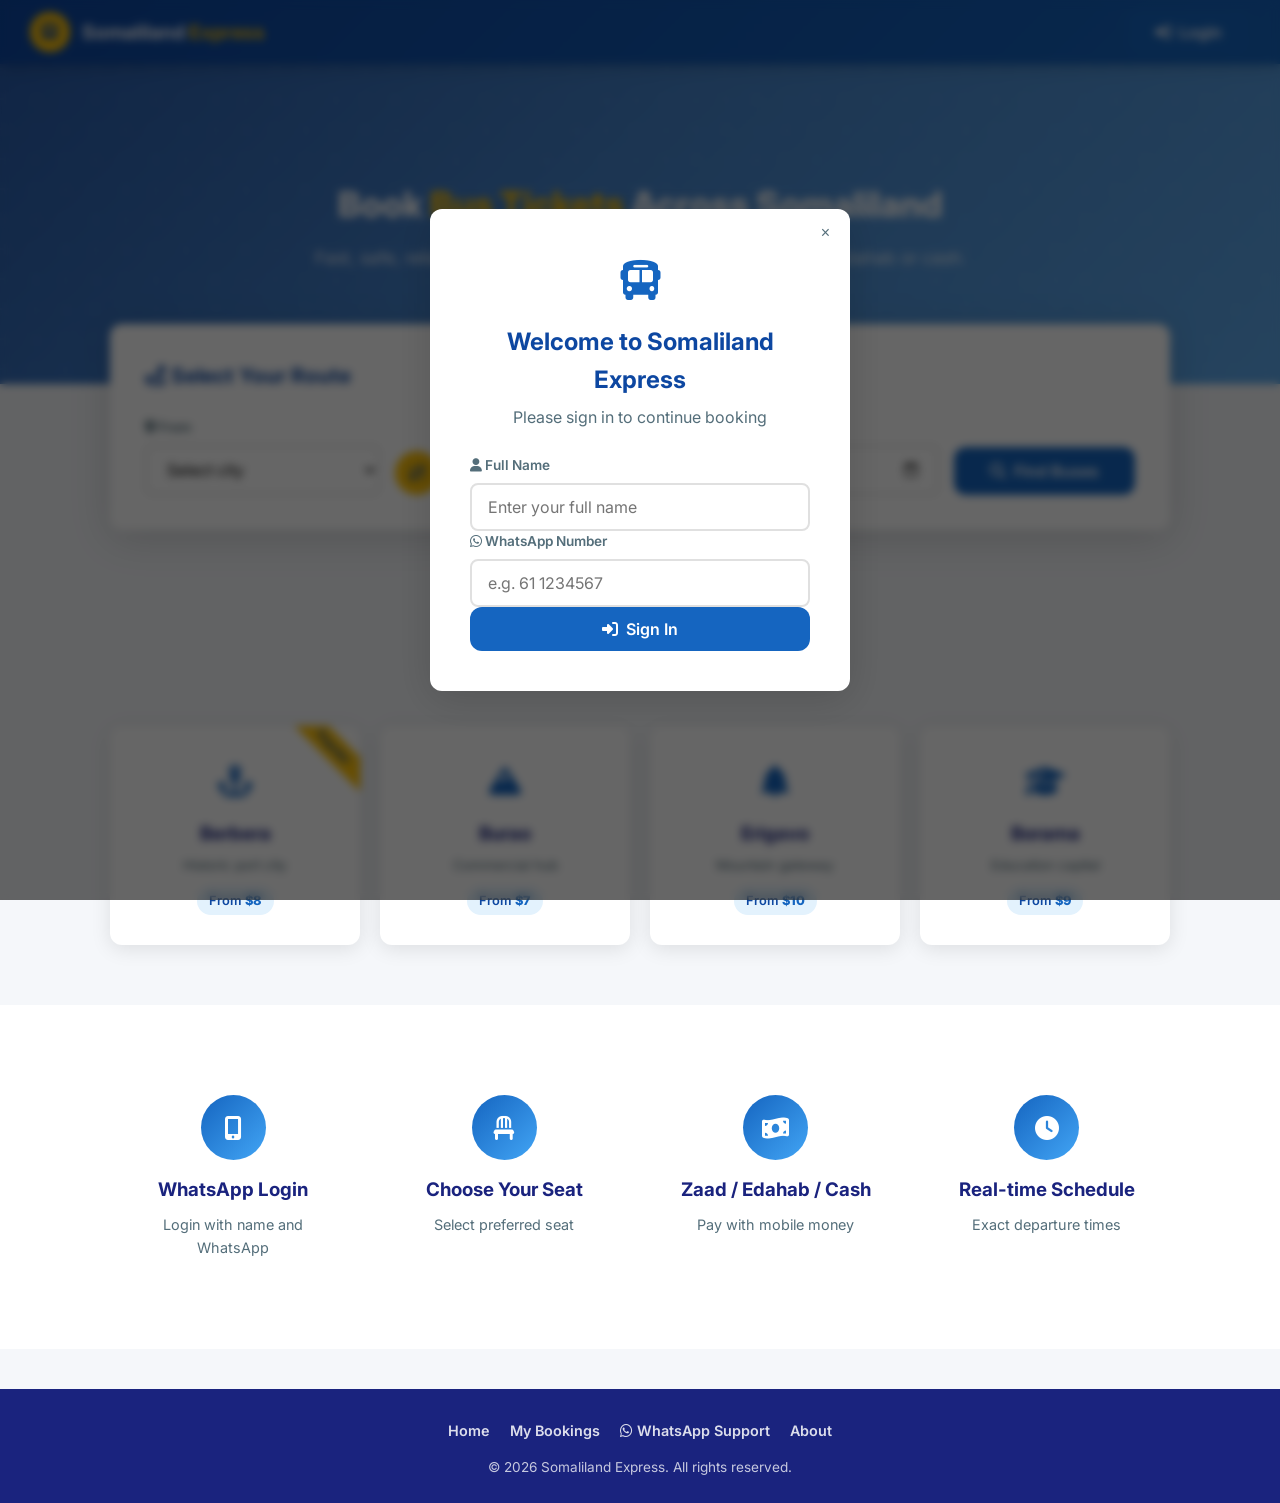
==== docs/index.html @ 6081dec3 "Revert "Popup seat/payment flow + Hayaan Bus transport profile redesign" This reverts commit 79e4cbf" ====
<!DOCTYPE html>
<html lang="so">
<head>
<meta charset="UTF-8">
<meta name="viewport" content="width=device-width, initial-scale=1.0, minimum-scale=1.0, maximum-scale=5.0">
<title>Somaliland Express</title>
<link rel="preconnect" href="https://fonts.googleapis.com">
<link rel="preconnect" href="https://fonts.gstatic.com" crossorigin>
<link href="https://fonts.googleapis.com/css2?family=Inter:wght@400;600;700;800&display=swap" rel="stylesheet">
<link rel="stylesheet" href="https://cdnjs.cloudflare.com/ajax/libs/font-awesome/6.5.0/css/all.min.css">
<link rel="stylesheet" href="static/css/style.css">
<style>.page{display:none}.page.active{display:block}
body.profile-active .navbar{display:none}
@media (min-width: 769px){body.profile-active .navbar{display:flex!important}}
</style>
</head>
<body>

<nav class="navbar">
<a href="#home" class="nav-brand"><div class="brand-icon"><i class="fas fa-bus"></i></div><div class="brand-text">Somaliland <span>Express</span></div></a>
<div class="nav-right">
<div class="user-info" id="userInfo" style="display:none"><i class="fas fa-user-circle"></i><span id="userName"></span><a href="#profile" class="btn-link"><i class="fas fa-home"></i> Profile</a><a href="#bookings" class="btn-link"><i class="fas fa-ticket-alt"></i> Bookings</a><button class="btn-link logout-btn" onclick="doLogout()"><i class="fas fa-sign-out-alt"></i></button></div>
<div id="loginTrigger"><button class="btn btn-primary" onclick="openLoginModal()"><i class="fas fa-sign-in-alt"></i> Login</button></div>
</div>
</nav>

<!-- HOME -->
<div class="page" id="page-home">
<div class="hero"><div class="hero-bg"></div><div class="hero-content"><h1>Book <span>Bus Tickets</span> Across Somaliland</h1><p>Fast, safe, reliable transport. Choose your seat, pay with Zaad, Edahab or cash.</p></div></div>
<!-- hero photo applied via CSS -->
<section class="booking-section"><div class="container"><div class="booking-card"><h2><i class="fas fa-route"></i> Select Your Route</h2>
<form id="routeForm" onsubmit="searchBuses(event)"><div class="route-selector">
<div class="form-group"><label><i class="fas fa-map-marker-alt"></i> From</label><select id="originCity" required><option value="">Select city</option></select></div>
<div class="route-arrow" onclick="swapCities()"><i class="fas fa-exchange-alt"></i></div>
<div class="form-group"><label><i class="fas fa-flag-checkered"></i> To</label><select id="destCity" required><option value="">Select city</option></select></div>
<div class="form-group"><label><i class="fas fa-calendar"></i> Date</label><input type="date" id="travelDate" required></div>
<button type="submit" class="btn btn-primary btn-lg search-btn"><i class="fas fa-search"></i> Find Buses</button>
</div></form></div></div></section>
<section class="cities-section"><div class="container"><h2 class="section-title">Destinations</h2>
<div class="cities-grid">
<div class="city-card" onclick="selectRoute('Hargeisa','Berbera')"><div class="city-icon"><i class="fas fa-anchor"></i></div><h3>Berbera</h3><p>Historic port city</p><span class="city-price">From <strong>$8</strong></span><span class="city-tag">Popular</span></div>
<div class="city-card" onclick="selectRoute('Hargeisa','Burao')"><div class="city-icon"><i class="fas fa-mountain"></i></div><h3>Burao</h3><p>Commercial hub</p><span class="city-price">From <strong>$7</strong></span></div>
<div class="city-card" onclick="selectRoute('Hargeisa','Erigavo')"><div class="city-icon"><i class="fas fa-tree"></i></div><h3>Erigavo</h3><p>Mountain gateway</p><span class="city-price">From <strong>$10</strong></span></div>
<div class="city-card" onclick="selectRoute('Hargeisa','Borama')"><div class="city-icon"><i class="fas fa-graduation-cap"></i></div><h3>Borama</h3><p>Education capital</p><span class="city-price">From <strong>$9</strong></span></div>
</div></div></section>
<section class="features-section"><div class="container"><div class="features-grid">
<div class="feature-card"><div class="feature-icon"><i class="fas fa-mobile-alt"></i></div><h3>WhatsApp Login</h3><p>Login with name and WhatsApp</p></div>
<div class="feature-card"><div class="feature-icon"><i class="fas fa-chair"></i></div><h3>Choose Your Seat</h3><p>Select preferred seat</p></div>
<div class="feature-card"><div class="feature-icon"><i class="fas fa-money-bill-wave"></i></div><h3>Zaad / Edahab / Cash</h3><p>Pay with mobile money</p></div>
<div class="feature-card"><div class="feature-icon"><i class="fas fa-clock"></i></div><h3>Real-time Schedule</h3><p>Exact departure times</p></div>
</div></div></section>
<footer class="footer"><div class="container">
<div class="footer-links">
<a href="#home">Home</a>
<a href="#bookings">My Bookings</a>
<a href="https://wa.me/252634251661" target="_blank" rel="noopener"><i class="fab fa-whatsapp"></i> WhatsApp Support</a>
<a href="#profile">About</a>
</div>
<p>&copy; 2026 Somaliland Express. All rights reserved.</p>
</div></footer>
</div>

<!-- BUSES -->
<div class="page" id="page-buses">
<div class="page-content"><div class="container">
<a href="#home" class="back-link"><i class="fas fa-arrow-left"></i> Change Route</a>
<div class="route-banner"><h2><i class="fas fa-route"></i> <span id="routeLabel">Loading...</span></h2><span class="date-label" id="dateLabel"></span></div>
<div class="bus-list" id="busList"><div class="skeleton-card"><div class="skeleton skeleton-icon"></div><div class="skeleton-lines"><div class="skeleton skeleton-line w60"></div><div class="skeleton skeleton-line w80"></div><div class="skeleton skeleton-line w40"></div></div><div class="skeleton skeleton-price"></div></div><div class="skeleton-card"><div class="skeleton skeleton-icon"></div><div class="skeleton-lines"><div class="skeleton skeleton-line w60"></div><div class="skeleton skeleton-line w80"></div><div class="skeleton skeleton-line w40"></div></div><div class="skeleton skeleton-price"></div></div><div class="skeleton-card"><div class="skeleton skeleton-icon"></div><div class="skeleton-lines"><div class="skeleton skeleton-line w60"></div><div class="skeleton skeleton-line w80"></div><div class="skeleton skeleton-line w40"></div></div><div class="skeleton skeleton-price"></div></div></div>
<div class="no-buses" id="noBuses" style="display:none"><i class="fas fa-bus-slash"></i><h3>No buses found</h3><p>No buses for this route.</p><a href="#home" class="btn btn-primary">Try Another Date</a></div>
</div></div>
</div>

<!-- SEATS -->
<div class="page" id="page-seats">
<div class="page-content"><div class="container">
<button type="button" class="back-link" onclick="history.back()"><i class="fas fa-arrow-left"></i> Back</button>
<div class="bus-info-bar"><div class="bus-route-info"><span class="route-label" id="busRoute">Loading...</span></div>
<div class="bus-time-info"><span><i class="fas fa-calendar"></i> <span id="busDate">--</span></span><span><i class="fas fa-clock"></i> <span id="busTime">--</span></span><span><i class="fas fa-hourglass-half"></i> <span id="busDuration">--</span></span></div></div>
<div class="seat-selection-area">
<div class="bus-visual">
<div class="van-header"><div class="van-front-label"><i class="fas fa-wind"></i><span>FRONT OF VAN</span></div></div>
<div class="van-seats-grid" id="seatsGrid"></div>
<div class="seats-summary" id="seatsSummary"></div>
</div>
<div class="seat-legend"><div class="legend-item"><span class="seat-box available"></span> Available</div><div class="legend-item"><span class="seat-box selected"></span> Selected</div><div class="legend-item"><span class="seat-box taken"></span> Taken</div></div>
<div class="selection-summary" id="selectionSummary" style="display:none"><h3>Your Selection</h3><div class="selected-seats" id="selectedSeatsList"></div>
<div class="fare-summary"><span>Seats: <strong id="seatCount">0</strong></span><span>Price: <strong id="seatPrice">$0</strong></span><span class="total">Total: <strong id="totalFare">$0</strong></span></div>
<button class="btn btn-primary btn-lg btn-block" onclick="proceedToPayment()"><i class="fas fa-credit-card"></i> Proceed to Payment</button></div>
</div></div></div>
</div>

<!-- PAYMENT -->
<div class="page" id="page-payment">
<div class="page-content"><div class="container">
<button type="button" class="back-link" onclick="history.back()"><i class="fas fa-arrow-left"></i> Back</button>
<div class="payment-container">
<div class="booking-summary-card"><h2><i class="fas fa-receipt"></i> Booking Summary</h2>
<div class="summary-row"><span>Route</span><strong id="summaryRoute">-</strong></div>
<div class="summary-row"><span>Date</span><strong id="summaryDate">-</strong></div>
<div class="summary-row"><span>Departure</span><strong id="summaryDepart">-</strong></div>
<div class="summary-row"><span>Arrival</span><strong id="summaryArrive">-</strong></div>
<div class="summary-row"><span>Seats</span><strong id="summarySeats">-</strong></div>
<div class="summary-row total-row"><span>Total Fare</span><strong id="summaryTotal">-</strong></div>
</div>
<div class="payment-method-card"><h2><i class="fas fa-wallet"></i> Payment Method</h2>
<div class="payment-options">
<label class="payment-option" onclick="selectPayment('zaad')"><input type="radio" name="payment" value="zaad"><div class="option-content zaad-option"><div class="option-icon"><i class="fas fa-mobile-alt"></i></div><div class="option-info"><h4>Zaad</h4><p>Send to <strong>063 4251661</strong></p></div><div class="option-check"><i class="fas fa-check-circle"></i></div></div></label>
<label class="payment-option" onclick="selectPayment('edahab')"><input type="radio" name="payment" value="edahab"><div class="option-content edahab-option"><div class="option-icon"><i class="fas fa-money-check-alt"></i></div><div class="option-info"><h4>Edahab</h4><p>Send to <strong>063 4251661</strong></p></div><div class="option-check"><i class="fas fa-check-circle"></i></div></div></label>
<label class="payment-option" onclick="selectPayment('cash')"><input type="radio" name="payment" value="cash"><div class="option-content cash-option"><div class="option-icon"><i class="fas fa-money-bill-wave"></i></div><div class="option-info"><h4>Cash</h4><p>Pay when you board</p></div><div class="option-check"><i class="fas fa-check-circle"></i></div></div></label>
</div>
<div class="payment-ref-section" id="paymentRefSection" style="display:none"><div class="form-group"><label><i class="fas fa-hashtag"></i> Payment Reference</label><input type="text" id="paymentRef" placeholder="Enter transaction ID"></div><p class="payment-note">Enter reference after sending payment</p></div>
<button class="btn btn-primary btn-lg btn-block" id="confirmBtn" onclick="confirmBooking()"><i class="fas fa-check-circle"></i> Confirm Booking</button>
</div></div></div></div>
</div>

<!-- CONFIRMATION -->
<div class="page" id="page-confirmation">
<div class="page-content"><div class="container"><div class="confirmation-container">
<div class="success-animation"><div class="check-circle"><i class="fas fa-check"></i></div></div>
<h1 class="success-title">Booking Confirmed!</h1>
<p class="success-subtitle">Show this ticket when you board</p>
<div class="ticket-qr-layout">
<div class="saveable-ticket" id="saveableTicket">
<div class="ticket-print-header"><div class="ticket-print-brand"><i class="fas fa-bus"></i><span>Somaliland Express</span></div><div class="ticket-print-id">#<span id="ticketId">-</span></div></div>
<div class="ticket-print-route"><div class="route-from"><i class="fas fa-circle"></i><span id="ticketFrom">-</span></div><div class="route-line"><i class="fas fa-long-arrow-alt-right"></i></div><div class="route-to"><i class="fas fa-map-marker-alt"></i><span id="ticketTo">-</span></div></div>
<div class="ticket-print-grid"><div class="ticket-print-item"><small>Date</small><strong id="ticketDate">-</strong></div><div class="ticket-print-item"><small>Departure</small><strong id="ticketDepart">-</strong></div><div class="ticket-print-item"><small>Arrival</small><strong id="ticketArrive">-</strong></div><div class="ticket-print-item"><small>Seats</small><strong id="ticketSeats">-</strong></div><div class="ticket-print-item"><small>Passenger</small><strong id="ticketPassenger">-</strong></div><div class="ticket-print-item"><small>Payment</small><strong id="ticketPayment">-</strong></div></div>
<div class="ticket-print-total"><span>Total Paid</span><strong id="ticketTotal">$0</strong></div>
<div class="ticket-print-footer"><p>Somaliland Express Bus Transport</p><p>Keep this ticket safe.</p></div>
</div>
<div class="qr-standalone-card"><div class="qr-card-header"><i class="fas fa-qrcode"></i><span>Scan to Verify</span></div><div class="qr-card-body"><img id="qrcode-img" src="" alt="QR Code" style="border:8px solid #f0f0f0;border-radius:12px"><p class="qr-instruction">Scan to verify your ticket</p><div class="qr-booking-id">Booking #<span id="qrBookingId">-</span></div></div></div>
</div>
<div class="action-buttons"><a href="#home" class="btn btn-primary"><i class="fas fa-home"></i> Home</a><a href="#bookings" class="btn btn-outline"><i class="fas fa-ticket-alt"></i> My Bookings</a></div>
</div></div></div>
</div>

<!-- PROFILE -->
<div class="page" id="page-profile">
<div class="mobile-profile">
<!-- App Header -->
<div class="app-header">
<div class="app-header-bg"></div>
<div class="app-header-content">
<div class="app-header-top">
<span class="app-header-title"><i class="fas fa-bus"></i> Somaliland Express</span>
<div class="app-header-actions">
<button class="app-header-btn" title="Support" onclick="window.open('https://wa.me/252634251661','_blank')"><i class="fas fa-headset"></i></button>
<button class="app-header-btn" title="Log out" onclick="doLogout()"><i class="fas fa-sign-out-alt"></i></button>
</div>
</div>
<div class="profile-card-mobile">
<div class="profile-avatar-mobile" id="profileAvatar"><i class="fas fa-user"></i><div class="avatar-ring"></div></div>
<h1 class="profile-name" id="profileName">Welcome</h1>
<p class="profile-phone" id="profilePhone"><i class="fab fa-whatsapp"></i> -</p>
<div class="profile-badge"><i class="fas fa-check-circle"></i> Verified Member</div>
</div>
</div>
</div>

<div class="profile-layout">
<div class="profile-main">
<!-- Stats Row -->
<div class="stats-row-mobile" aria-label="Account stats">
<div class="stat-item-mobile"><div class="stat-val" id="statBuses">0</div><div class="stat-lbl"><i class="fas fa-bus"></i> Bus</div></div>
<div class="stat-item-mobile"><div class="stat-val" id="statTaxis">0</div><div class="stat-lbl"><i class="fas fa-taxi"></i> Taxi</div></div>
<div class="stat-item-mobile"><div class="stat-val" id="statDeliveries">0</div><div class="stat-lbl"><i class="fas fa-motorcycle"></i> Delivery</div></div>
<div class="stat-item-mobile"><div class="stat-val" id="statTotal">$0</div><div class="stat-lbl"><i class="fas fa-dollar-sign"></i> Spent</div></div>
</div>

<!-- Services Grid -->
<div class="services-section-mobile">
<h3 class="section-label">Services</h3>
<div class="services-grid-mobile">
<a href="#home" onclick="openRouteModal();return false" class="service-item-mobile"><div class="service-bus"><i class="fas fa-bus"></i></div><span>Bus Booking</span></a>
<a href="#taxi" class="service-item-mobile"><div class="service-taxi"><i class="fas fa-taxi"></i></div><span>Book Taxi</span></a>
<a href="#delivery" class="service-item-mobile"><div class="service-delivery"><i class="fas fa-motorcycle"></i></div><span>Delivery</span></a>
<a href="#bookings" class="service-item-mobile"><div class="service-bookings"><i class="fas fa-ticket-alt"></i></div><span>My Bookings</span></a>
</div>
</div>

<!-- Recent activity -->
<div class="services-section-mobile">
<h3 class="section-label">Recent Activity</h3>
<div class="recent-activity" id="recentActivity">
<div class="recent-empty"><i class="fas fa-history"></i><p>No trips yet — book your first ride</p><a href="#home" class="btn btn-primary btn-sm">Book Now</a></div>
</div>
</div>
</div>

<div class="profile-side">
<!-- Menu List -->
<div class="menu-section-mobile">
<h3 class="section-label">Account</h3>
<div class="menu-list-mobile">
<a href="#bookings" class="menu-item-mobile"><div class="menu-icon" style="background:#E3F2FD;color:#1565C0"><i class="fas fa-ticket-alt"></i></div><div class="menu-text"><span>My Bookings</span><small>View all bus trips</small></div><i class="fas fa-chevron-right menu-arrow"></i></a>
<a href="#taxi" class="menu-item-mobile"><div class="menu-icon" style="background:#FFF3E0;color:#E65100"><i class="fas fa-taxi"></i></div><div class="menu-text"><span>Book Taxi</span><small>Ride anywhere in city</small></div><i class="fas fa-chevron-right menu-arrow"></i></a>
<a href="#delivery" class="menu-item-mobile"><div class="menu-icon" style="background:#E8F5E9;color:#2E7D32"><i class="fas fa-motorcycle"></i></div><div class="menu-text"><span>Send Delivery</span><small>Motorbike package delivery</small></div><i class="fas fa-chevron-right menu-arrow"></i></a>
<a href="https://wa.me/252634251661" target="_blank" rel="noopener" class="menu-item-mobile"><div class="menu-icon" style="background:#E3F2FD;color:#1565C0"><i class="fas fa-headset"></i></div><div class="menu-text"><span>Help &amp; Support</span><small>Contact us on WhatsApp</small></div><i class="fas fa-chevron-right menu-arrow"></i></a>
<button type="button" class="menu-item-mobile menu-item-btn" onclick="openEditProfile()"><div class="menu-icon" style="background:#F3E5F5;color:#6A1B9A"><i class="fas fa-user-edit"></i></div><div class="menu-text"><span>Edit Profile</span><small>Update name or WhatsApp</small></div><i class="fas fa-chevron-right menu-arrow"></i></button>
<div class="menu-item-mobile"><div class="menu-icon" style="background:#ECEFF1;color:#546E7A"><i class="fas fa-info-circle"></i></div><div class="menu-text"><span>About</span><small>Somaliland Express v1.0</small></div><i class="fas fa-chevron-right menu-arrow"></i></div>
<button type="button" class="menu-item-mobile menu-item-btn menu-item-danger" onclick="doLogout()"><div class="menu-icon" style="background:#FFEBEE;color:#C62828"><i class="fas fa-sign-out-alt"></i></div><div class="menu-text"><span>Log Out</span><small>Sign out of this device</small></div><i class="fas fa-chevron-right menu-arrow"></i></button>
</div>
</div>
</div>
</div>

<!-- Bottom Nav (mobile only) -->
<div class="bottom-nav">
<a href="#home" class="bottom-nav-item"><i class="fas fa-home"></i><span>Home</span></a>
<a href="#home" onclick="openRouteModal();return false" class="bottom-nav-item"><i class="fas fa-search"></i><span>Search</span></a>
<a href="#bookings" class="bottom-nav-item"><i class="fas fa-ticket-alt"></i><span>Tickets</span></a>
<a href="#profile" class="bottom-nav-item active"><i class="fas fa-user"></i><span>Profile</span></a>
</div>
</div>
</div>

<!-- EDIT PROFILE MODAL -->
<div class="modal-overlay" id="editProfileModal" onclick="if(event.target===this)closeEditProfile()"><div class="modal-card">
<button class="modal-close" onclick="closeEditProfile()">&times;</button>
<div class="modal-header"><div class="modal-icon"><i class="fas fa-user-edit"></i></div><h2>Edit Profile</h2><p>Update your account details</p></div>
<form id="editProfileForm" onsubmit="saveEditProfile(event)">
<div class="form-group"><label><i class="fas fa-user"></i> Full Name</label><input type="text" id="editName" placeholder="Enter your full name" required></div>
<div class="form-group"><label><i class="fab fa-whatsapp"></i> WhatsApp Number</label><input type="tel" id="editWhatsApp" placeholder="e.g. 61 1234567" required></div>
<button type="submit" class="btn btn-primary btn-block"><i class="fas fa-save"></i> Save Changes</button>
</form>
</div></div>

<!-- BOOKINGS -->
<div class="page" id="page-bookings">
<div class="page-content"><div class="container">
<h1 class="page-title"><i class="fas fa-ticket-alt"></i> My Bookings</h1>
<div class="bookings-list" id="bookingsList"><div class="skeleton-card"><div class="skeleton skeleton-icon"></div><div class="skeleton-lines"><div class="skeleton skeleton-line w60"></div><div class="skeleton skeleton-line w80"></div></div><div class="skeleton skeleton-price"></div></div><div class="skeleton-card"><div class="skeleton skeleton-icon"></div><div class="skeleton-lines"><div class="skeleton skeleton-line w60"></div><div class="skeleton skeleton-line w80"></div></div><div class="skeleton skeleton-price"></div></div></div>
<div class="no-bookings" id="noBookings" style="display:none"><i class="fas fa-ticket-alt"></i><h3>No Bookings Yet</h3><p>You haven't booked any tickets.</p><a href="#home" class="btn btn-primary"><i class="fas fa-bus"></i> Book Now</a></div>
</div></div>
</div>

<!-- TAXI -->
<div class="page" id="page-taxi">
<div class="page-content"><div class="container">
<a href="#profile" class="back-link"><i class="fas fa-arrow-left"></i> Back</a>
<div class="route-banner"><h2><i class="fas fa-taxi"></i> Book a Taxi</h2></div>
<div class="payment-container">
<div class="booking-summary-card"><h2><i class="fas fa-map-marker-alt"></i> Trip Details</h2>
<form id="taxiForm" onsubmit="submitTaxiBooking(event)">
<div class="form-group"><label><i class="fas fa-circle" style="color:var(--success);font-size:0.6rem"></i> Pickup</label><input type="text" id="taxiPickup" placeholder="e.g. Hargeisa Market" required></div>
<div class="form-group"><label><i class="fas fa-map-pin" style="color:var(--danger)"></i> Drop-off</label><input type="text" id="taxiDropoff" placeholder="e.g. Hargeisa Airport" required></div>
<div class="form-group"><label><i class="fas fa-car"></i> Taxi Type</label><select id="taxiType" onchange="updateTaxiFare()"><option value="standard">Standard - $5</option><option value="comfort">Comfort - $8</option><option value="premium">Premium - $12</option></select></div>
<div class="form-group"><label><i class="fas fa-clock"></i> Schedule (optional)</label><input type="datetime-local" id="taxiSchedule"></div>
<div class="taxi-fare-display"><span>Estimated Fare</span><strong id="taxiFareDisplay">$5</strong></div>
<button type="submit" class="btn btn-primary btn-block btn-lg" id="taxiBookBtn"><i class="fas fa-check-circle"></i> Book Taxi</button>
</form></div>
<div class="payment-method-card"><h2><i class="fas fa-credit-card"></i> Payment</h2>
<div class="payment-options">
<label class="payment-option" onclick="selectTaxiPayment('zaad')"><input type="radio" name="taxiPayment" value="zaad"><div class="option-content zaad-option"><div class="option-icon"><i class="fas fa-mobile-alt"></i></div><div class="option-info"><h4>Zaad</h4><p>Mobile money</p></div><div class="option-check"><i class="fas fa-check-circle"></i></div></div></label>
<label class="payment-option" onclick="selectTaxiPayment('edahab')"><input type="radio" name="taxiPayment" value="edahab"><div class="option-content edahab-option"><div class="option-icon"><i class="fas fa-wallet"></i></div><div class="option-info"><h4>Edahab</h4><p>Mobile money</p></div><div class="option-check"><i class="fas fa-check-circle"></i></div></div></label>
<label class="payment-option" onclick="selectTaxiPayment('cash')"><input type="radio" name="taxiPayment" value="cash"><div class="option-content cash-option"><div class="option-icon"><i class="fas fa-money-bill-wave"></i></div><div class="option-info"><h4>Cash</h4><p>Pay on arrival</p></div><div class="option-check"><i class="fas fa-check-circle"></i></div></div></label>
</div>
<div class="payment-ref-section" id="taxiRefSection" style="display:none"><div class="form-group"><label>Reference Number</label><input type="text" id="taxiPaymentRef" placeholder="Transaction reference"></div></div>
</div></div></div></div>
</div>

<!-- TAXI CONFIRM -->
<div class="page" id="page-taxi-confirm">
<div class="page-content"><div class="container"><div class="confirmation-container">
<div class="success-animation"><div class="check-circle" style="background:#FFC107"><i class="fas fa-taxi"></i></div></div>
<h1 class="success-title" style="color:#FFC107">Taxi Booked!</h1><p class="success-subtitle">Your taxi is on its way</p>
<div class="ticket-qr-layout">
<div class="saveable-ticket"><div class="ticket-print-header" style="background:linear-gradient(135deg,#E65100,#FF8F00)"><div class="ticket-print-brand"><i class="fas fa-taxi"></i><span>Somaliland Express Taxi</span></div><div class="ticket-print-id">#<span id="taxiId">-</span></div></div>
<div class="ticket-print-route"><div class="route-from"><i class="fas fa-circle"></i><span id="taxiTicketPickup">-</span></div><div class="route-line"><i class="fas fa-long-arrow-alt-right"></i></div><div class="route-to"><i class="fas fa-map-marker-alt"></i><span id="taxiTicketDropoff">-</span></div></div>
<div class="ticket-print-grid" style="grid-template-columns:1fr 1fr"><div class="ticket-print-item"><small>Type</small><strong id="taxiTicketType">-</strong></div><div class="ticket-print-item"><small>Passenger</small><strong id="taxiPassenger">-</strong></div><div class="ticket-print-item"><small>Payment</small><strong id="taxiTicketPayment">-</strong></div><div class="ticket-print-item"><small>Status</small><strong>CONFIRMED</strong></div></div>
<div class="ticket-print-total"><span>Total Fare</span><strong id="taxiTotal">$0</strong></div>
<div class="ticket-print-footer"><p>Somaliland Express Taxi</p><p>Driver will contact you.</p></div></div>
<div class="qr-standalone-card"><div class="qr-card-header" style="background:linear-gradient(135deg,#E65100,#FF8F00)"><i class="fas fa-qrcode"></i><span>Scan to Verify</span></div><div class="qr-card-body"><img id="taxiQrImg" src="" alt="QR" style="border:8px solid #f0f0f0;border-radius:12px"><p class="qr-instruction">Scan to verify taxi booking</p><div class="qr-booking-id" style="background:#FFF3E0;color:#E65100">Booking #<span id="taxiQrBookingId">-</span></div></div></div>
</div>
<div class="action-buttons"><a href="#profile" class="btn btn-primary"><i class="fas fa-home"></i> Profile</a><a href="#bookings" class="btn btn-outline"><i class="fas fa-ticket-alt"></i> My Bookings</a></div>
</div></div></div>
</div>

<!-- DELIVERY -->
<div class="page" id="page-delivery">
<div class="page-content"><div class="container">
<a href="#profile" class="back-link"><i class="fas fa-arrow-left"></i> Back</a>
<div class="route-banner delivery-banner"><h2><i class="fas fa-motorcycle"></i> Motorbike Delivery</h2></div>
<div class="payment-container">
<div class="booking-summary-card"><h2><i class="fas fa-box"></i> Delivery Details</h2>
<form id="deliveryForm" onsubmit="submitDeliveryBooking(event)">
<div class="form-group"><label><i class="fas fa-circle" style="color:var(--success);font-size:0.6rem"></i> Pickup</label><input type="text" id="deliveryPickup" placeholder="e.g. Hargeisa Market" required></div>
<div class="form-group"><label><i class="fas fa-map-pin" style="color:var(--danger)"></i> Drop-off</label><input type="text" id="deliveryDropoff" placeholder="e.g. Burao Street" required></div>
<h3 style="margin:20px 0 10px;color:var(--dark);font-size:1rem"><i class="fas fa-user"></i> Recipient</h3>
<div class="form-group"><label>Recipient Name</label><input type="text" id="recipientName" placeholder="Who receives?" required></div>
<div class="form-group"><label>Recipient Phone</label><input type="tel" id="recipientPhone" placeholder="e.g. 61 9876543" required></div>
<h3 style="margin:20px 0 10px;color:var(--dark);font-size:1rem"><i class="fas fa-box"></i> Package</h3>
<div class="form-group"><label>Item Description</label><input type="text" id="itemDescription" placeholder="e.g. Documents, Phone" required></div>
<div class="form-group"><label>Item Value ($)</label><input type="number" id="itemValue" min="0" value="0"></div>
<div class="taxi-fare-display"><span>Delivery Fee</span><strong id="deliveryFareDisplay">$3</strong></div>
<button type="submit" class="btn btn-success btn-block btn-lg" id="deliveryBookBtn"><i class="fas fa-paper-plane"></i> Send Delivery</button>
</form></div>
<div class="payment-method-card"><h2><i class="fas fa-credit-card"></i> Payment</h2>
<div class="payment-options">
<label class="payment-option" onclick="selectDeliveryPayment('zaad')"><input type="radio" name="deliveryPayment" value="zaad"><div class="option-content zaad-option"><div class="option-icon"><i class="fas fa-mobile-alt"></i></div><div class="option-info"><h4>Zaad</h4><p>Mobile money</p></div><div class="option-check"><i class="fas fa-check-circle"></i></div></div></label>
<label class="payment-option" onclick="selectDeliveryPayment('edahab')"><input type="radio" name="deliveryPayment" value="edahab"><div class="option-content edahab-option"><div class="option-icon"><i class="fas fa-wallet"></i></div><div class="option-info"><h4>Edahab</h4><p>Mobile money</p></div><div class="option-check"><i class="fas fa-check-circle"></i></div></div></label>
<label class="payment-option" onclick="selectDeliveryPayment('cash')"><input type="radio" name="deliveryPayment" value="cash"><div class="option-content cash-option"><div class="option-icon"><i class="fas fa-money-bill-wave"></i></div><div class="option-info"><h4>Cash</h4><p>Pay on delivery</p></div><div class="option-check"><i class="fas fa-check-circle"></i></div></div></label>
</div>
<div class="payment-ref-section" id="deliveryRefSection" style="display:none"><div class="form-group"><label>Reference Number</label><input type="text" id="deliveryPaymentRef" placeholder="Transaction reference"></div></div>
</div></div></div></div>
</div>

<!-- DELIVERY CONFIRM -->
<div class="page" id="page-delivery-confirm">
<div class="page-content"><div class="container"><div class="confirmation-container">
<div class="success-animation"><div class="check-circle" style="background:#2E7D32"><i class="fas fa-motorcycle"></i></div></div>
<h1 class="success-title">Delivery Booked!</h1><p class="success-subtitle">Your package is on its way</p>
<div class="ticket-qr-layout">
<div class="saveable-ticket"><div class="ticket-print-header" style="background:linear-gradient(135deg,#1B5E20,#2E7D32)"><div class="ticket-print-brand"><i class="fas fa-motorcycle"></i><span>Somaliland Express Delivery</span></div><div class="ticket-print-id">#<span id="deliveryId">-</span></div></div>
<div class="ticket-print-route"><div class="route-from"><i class="fas fa-circle"></i><span id="deliveryTicketPickup">-</span></div><div class="route-line"><i class="fas fa-long-arrow-alt-right"></i></div><div class="route-to"><i class="fas fa-map-marker-alt"></i><span id="deliveryTicketDropoff">-</span></div></div>
<div class="ticket-print-grid" style="grid-template-columns:1fr 1fr"><div class="ticket-print-item"><small>Sender</small><strong id="deliverySender">-</strong></div><div class="ticket-print-item"><small>Recipient</small><strong id="deliveryRecipient">-</strong></div><div class="ticket-print-item"><small>Item</small><strong id="deliveryItem">-</strong></div><div class="ticket-print-item"><small>Payment</small><strong id="deliveryTicketPayment">-</strong></div></div>
<div class="ticket-print-total" style="background:#E8F5E9;border-top-color:#C8E6C9"><span>Delivery Fee</span><strong id="deliveryTotal" style="color:#2E7D32">$0</strong></div>
<div class="ticket-print-footer" style="background:#1B5E20"><p>Somaliland Express Delivery</p><p>Package delivered safely.</p></div></div>
<div class="qr-standalone-card"><div class="qr-card-header" style="background:linear-gradient(135deg,#1B5E20,#2E7D32)"><i class="fas fa-qrcode"></i><span>Scan to Verify</span></div><div class="qr-card-body"><img id="deliveryQrImg" src="" alt="QR" style="border:8px solid #f0f0f0;border-radius:12px"><p class="qr-instruction">Scan to verify delivery</p><div class="qr-booking-id" style="background:#E8F5E9;color:#1B5E20">Booking #<span id="deliveryQrBookingId">-</span></div></div></div>
</div>
<div class="action-buttons"><a href="#profile" class="btn btn-primary"><i class="fas fa-home"></i> Profile</a><a href="#bookings" class="btn btn-outline"><i class="fas fa-ticket-alt"></i> My Bookings</a></div>
</div></div></div>
</div>

<!-- VERIFY -->
<div class="page" id="page-verify">
<div class="page-content"><div class="container">
<div class="verify-container">
<div id="loadingState" class="loading" style="text-align:center;padding:60px"><i class="fas fa-spinner" style="font-size:2rem;color:#394999;animation:spin 1s linear infinite"></i><p style="margin-top:15px">Verifying ticket...</p></div>
<div id="verifyResult" style="display:none">
<div class="verify-card"><div class="verify-header"><div class="bus-icon"><i class="fas fa-bus"></i></div><h1>Somaliland Express</h1><p>Ticket Verification</p></div>
<div class="verify-status" id="statusSection"><div class="status-icon" id="statusIcon"></div><h2 id="statusTitle"></h2><p id="statusText"></p></div>
<div class="verify-route" id="routeSection" style="display:none"><span id="verifyFrom"></span><i class="fas fa-long-arrow-alt-right"></i><span id="verifyTo"></span></div>
<div class="verify-details" id="detailsSection" style="display:none">
<div class="verify-row"><span class="label">Booking ID</span><span class="value" id="verifyBookingId"></span></div>
<div class="verify-row"><span class="label">Passenger</span><span class="value" id="verifyPassenger"></span></div>
<div class="verify-row"><span class="label">Travel Date</span><span class="value" id="verifyDate"></span></div>
<div class="verify-row"><span class="label">Departure</span><span class="value" id="verifyDepart"></span></div>
<div class="verify-row"><span class="label">Arrival</span><span class="value" id="verifyArrive"></span></div>
<div class="verify-row"><span class="label">Seat(s)</span><span class="value" id="verifySeats"></span></div>
<div class="verify-row"><span class="label">Payment</span><span class="value" id="verifyPayment"></span></div>
<div class="verify-row"><span class="label">Total Paid</span><span class="value" id="verifyTotal"></span></div>
<div class="verify-row"><span class="label">Status</span><span class="value" id="verifyStatus"></span></div>
</div>
<div class="verify-footer"><p>Somaliland Express</p><p>Verified at <span id="verifyTime"></span></p></div>
</div></div></div>
</div></div>
</div>

<!-- PAYMENT MODAL -->
<div class="modal-overlay payment-modal" id="paymentModal">
<div class="modal-card payment-modal-card">
<button class="modal-close" onclick="closePaymentModal()">&times;</button>
<div class="payment-modal-header">
<div class="payment-modal-icon"><i class="fas fa-credit-card"></i></div>
<h3>Complete Payment</h3>
</div>
<div class="payment-modal-body">
<div class="payment-summary-card">
<h4><i class="fas fa-receipt"></i> Booking Summary</h4>
<div class="summary-row"><span>Route</span><strong id="modalSummaryRoute">-</strong></div>
<div class="summary-row"><span>Date</span><strong id="modalSummaryDate">-</strong></div>
<div class="summary-row"><span>Departure</span><strong id="modalSummaryDepart">-</strong></div>
<div class="summary-row"><span>Arrival</span><strong id="modalSummaryArrive">-</strong></div>
<div class="summary-row"><span>Seats</span><strong id="modalSummarySeats">-</strong></div>
<div class="summary-row total-row"><span>Total Fare</span><strong id="modalSummaryTotal">-</strong></div>
</div>
<div class="payment-method-section">
<h4><i class="fas fa-wallet"></i> Payment Method</h4>
<div class="payment-options">
<label class="payment-option" onclick="modalSelectPayment('zaad')"><input type="radio" name="modalPayment" value="zaad"><div class="option-content zaad-option"><div class="option-icon"><i class="fas fa-mobile-alt"></i></div><div class="option-info"><h4>Zaad</h4><p>Send to <strong>063 4251661</strong></p></div><div class="option-check"><i class="fas fa-check-circle"></i></div></div></label>
<label class="payment-option" onclick="modalSelectPayment('edahab')"><input type="radio" name="modalPayment" value="edahab"><div class="option-content edahab-option"><div class="option-icon"><i class="fas fa-money-check-alt"></i></div><div class="option-info"><h4>Edahab</h4><p>Send to <strong>063 4251661</strong></p></div><div class="option-check"><i class="fas fa-check-circle"></i></div></div></label>
<label class="payment-option" onclick="modalSelectPayment('cash')"><input type="radio" name="modalPayment" value="cash"><div class="option-content cash-option"><div class="option-icon"><i class="fas fa-money-bill-wave"></i></div><div class="option-info"><h4>Cash</h4><p>Pay when you board</p></div><div class="option-check"><i class="fas fa-check-circle"></i></div></div></label>
</div>
<div class="payment-ref-section" id="modalPaymentRefSection" style="display:none"><div class="form-group"><label><i class="fas fa-hashtag"></i> Payment Reference</label><input type="text" id="modalPaymentRef" placeholder="Enter transaction ID"></div><p class="payment-note">Enter reference after sending payment</p></div>
</div>
</div>
<div class="payment-modal-footer">
<div class="payment-modal-total"><span>Total:</span><strong id="modalPayTotal">$0</strong></div>
<button class="btn btn-primary btn-lg" onclick="modalConfirmBooking()"><i class="fas fa-check-circle"></i> Confirm Booking</button>
</div>
</div>
</div>

<!-- ROUTE SELECTOR MODAL -->
<div class="modal-overlay route-modal" id="routeModal">
<div class="modal-card route-modal-card">
<button class="modal-close" onclick="closeRouteModal()">&times;</button>
<div class="route-modal-header">
<div class="route-modal-icon"><i class="fas fa-route"></i></div>
<h3>Select Your Route</h3>
<p>Where are you going?</p>
</div>
<div class="route-modal-body">
<form id="modalRouteForm" onsubmit="modalSearchBuses(event)">
<div class="form-group"><label><i class="fas fa-map-marker-alt"></i> From</label><select id="modalOriginCity" required><option value="">Select city</option></select></div>
<div class="route-arrow" onclick="modalSwapCities()"><i class="fas fa-exchange-alt"></i></div>
<div class="form-group"><label><i class="fas fa-flag-checkered"></i> To</label><select id="modalDestCity" required><option value="">Select city</option></select></div>
<div class="form-group"><label><i class="fas fa-calendar"></i> Date</label><input type="date" id="modalTravelDate" required></div>
<button type="submit" class="btn btn-primary btn-block btn-lg"><i class="fas fa-search"></i> Find Buses</button>
</form>
</div>
</div>
</div>

<!-- SEAT SELECTION MODAL -->
<div class="modal-overlay seat-modal" id="seatModal">
<div class="modal-card seat-modal-card">
<button class="modal-close" onclick="closeSeatModal()">&times;</button>
<div class="seat-modal-header">
<div class="seat-modal-bus-info">
<div class="seat-modal-bus-icon"><i class="fas fa-bus"></i></div>
<div><h3 id="modalBusRoute">-</h3><p id="modalBusDetails">-</p></div>
</div>
</div>
<div class="seat-modal-body">
<div class="van-header"><div class="van-front-label"><i class="fas fa-wind"></i><span>FRONT OF VAN</span></div></div>
<div class="van-seats-grid" id="modalSeatsGrid"></div>
<div class="seats-summary" id="modalSeatsSummary"></div>
<div class="seat-legend"><div class="legend-item"><span class="seat-box available"></span> Available</div><div class="legend-item"><span class="seat-box selected"></span> Selected</div><div class="legend-item"><span class="seat-box taken"></span> Taken</div></div>
</div>
<div class="seat-modal-footer" id="seatModalFooter" style="display:none">
<div class="seat-modal-total"><span>Total:</span><strong id="modalTotalFare">$0</strong></div>
<button class="btn btn-primary btn-lg" onclick="modalProceedToPayment()"><i class="fas fa-credit-card"></i> Proceed to Payment</button>
</div>
</div>
</div>

<!-- LOGIN MODAL -->
<div class="modal-overlay" id="loginModal"><div class="modal-card">
<button class="modal-close" onclick="closeLoginModal()" id="modalCloseBtn">&times;</button>
<div class="modal-header"><div class="modal-icon"><i class="fas fa-bus"></i></div><h2>Welcome to Somaliland Express</h2><p>Please sign in to continue booking</p></div>
<form id="loginForm" onsubmit="doLogin(event)">
<div class="form-group"><label><i class="fas fa-user"></i> Full Name</label><input type="text" id="loginName" placeholder="Enter your full name" required></div>
<div class="form-group"><label><i class="fab fa-whatsapp"></i> WhatsApp Number</label><input type="tel" id="loginWhatsApp" placeholder="e.g. 61 1234567" required></div>
<button type="submit" class="btn btn-primary btn-block"><i class="fas fa-sign-in-alt"></i> Sign In</button>
</form>
</div></div>

<script src="static/js/app.js"></script>
<script>
function showPage(id){document.querySelectorAll('.page').forEach(function(p){p.classList.remove('active')});var el=document.getElementById('page-'+id);if(el)el.classList.add('active');document.body.className=id==='profile'?'profile-active':'';window.scrollTo(0,0)}
function requireLogin(callback){
  var u=getUser();
  if(!u){localStorage.setItem('se_login_redirect',callback||'home');openLoginModal();return false}
  return true;
}
function router(){
  var h=location.hash.replace('#','').split('?')[0]||'home';
  var page=h.split('?')[0];
  var publicPages=['home','verify'];
  if(publicPages.indexOf(page)===-1&&!getUser()){
    localStorage.setItem('se_login_redirect',h);openLoginModal();showPage('home');loadCities();return;
  }
  showPage(page);checkLogin();
  if(page==='home')loadCities();
  else if(page==='buses')loadBuses();
  else if(page==='seats'){bookingState.selectedSeats=[];loadSeats()}
  else if(page==='payment')loadPaymentPage();
  else if(page==='confirmation')loadConfirmation();
  else if(page==='profile')loadProfile();
  else if(page==='bookings')loadMyBookings();
  else if(page==='taxi-confirm')loadTaxiConfirmation();
  else if(page==='delivery-confirm')loadDeliveryConfirmation();
  else if(page==='verify')loadVerify();
}
window.addEventListener('hashchange',function(){closeSeatModal();closePaymentModal();closeRouteModal();if(typeof closeEditProfile==='function')closeEditProfile();router()});
window.addEventListener('load',function(){
  if(!location.hash)location.hash='home';
  var u=getUser();
  if(!u){openLoginModal()}
  router();checkLogin();
});
document.getElementById('seatModal').addEventListener('click',function(e){if(e.target===this)closeSeatModal()});
document.getElementById('paymentModal').addEventListener('click',function(e){if(e.target===this)closePaymentModal()});
document.getElementById('routeModal').addEventListener('click',function(e){if(e.target===this)closeRouteModal()});
</script>
</body>
</html>
---- docs/static/css/style.css ----
/* ===== VARIABLES ===== */
:root {
    --primary: #1565C0;
    --primary-dark: #0D47A1;
    --primary-light: #42A5F5;
    --accent: #FFC107;
    --accent-dark: #FFA000;
    --success: #2E7D32;
    --danger: #C62828;
    --dark: #1A237E;
    --gray: #546E7A;
    --light: #ECEFF1;
    --white: #FFFFFF;
    --shadow: 0 4px 20px rgba(0,0,0,0.1);
    --shadow-lg: 0 8px 40px rgba(0,0,0,0.15);
    --radius: 12px;
    --radius-sm: 8px;
    --transition: all 0.3s ease;
}

* { margin:0; padding:0; box-sizing:border-box; }
body {
    font-family: 'Inter', 'Segoe UI', system-ui, -apple-system, sans-serif;
    background: #F5F7FA;
    color: #263238;
    line-height: 1.6;
    -webkit-text-size-adjust: 100%;
    -webkit-tap-highlight-color: transparent;
    touch-action: manipulation;
}
:focus-visible {
    outline: 3px solid var(--accent-dark);
    outline-offset: 2px;
}
img { max-width: 100%; height: auto; }
input, select, textarea, button { font-size: 16px !important; }
a, button { touch-action: manipulation; }
.container { max-width: 1100px; margin: 0 auto; padding: 0 20px; }

/* ===== NAVBAR ===== */
.navbar {
    background: linear-gradient(135deg, var(--primary-dark), var(--primary));
    color: white;
    padding: 0 30px;
    height: 64px;
    display: flex;
    align-items: center;
    justify-content: space-between;
    position: sticky;
    top: 0;
    z-index: 100;
    box-shadow: 0 2px 15px rgba(0,0,0,0.2);
}
.nav-brand {
    display: flex;
    align-items: center;
    gap: 12px;
    text-decoration: none;
    color: white;
}
.brand-icon {
    width: 40px;
    height: 40px;
    background: var(--accent);
    border-radius: 50%;
    display: flex;
    align-items: center;
    justify-content: center;
    font-size: 1.1rem;
    color: var(--primary-dark);
}
.brand-text { font-size: 1.2rem; font-weight: 700; }
.brand-text span { color: var(--accent); }
.nav-right { display: flex; align-items: center; gap: 15px; }
.user-info { display: flex; align-items: center; gap: 10px; color: rgba(255,255,255,0.9); }
.user-info i { font-size: 1.2rem; }
.btn-link {
    background: rgba(255,255,255,0.15);
    border: none;
    color: white;
    padding: 6px 14px;
    border-radius: var(--radius-sm);
    cursor: pointer;
    font-size: 0.85rem;
    text-decoration: none;
    transition: var(--transition);
}
.btn-link:hover { background: rgba(255,255,255,0.25); }
.logout-btn { font-family: inherit; }

/* ===== BUTTONS ===== */
.btn {
    display: inline-flex;
    align-items: center;
    justify-content: center;
    gap: 8px;
    padding: 12px 28px;
    border: none;
    border-radius: var(--radius);
    font-size: 1rem;
    font-weight: 600;
    cursor: pointer;
    transition: var(--transition);
    text-decoration: none;
    font-family: inherit;
}
.btn-primary { background: var(--primary); color: white; }
.btn-primary:hover { background: var(--primary-dark); transform: translateY(-2px); box-shadow: var(--shadow); }
.btn-outline { background: transparent; border: 2px solid var(--primary); color: var(--primary); }
.btn-outline:hover { background: var(--primary); color: white; }
.btn-success { background: var(--success); color: white; }
.btn-success:hover { background: #1B5E20; }
.btn-lg { padding: 14px 36px; font-size: 1.1rem; }
.btn-block { width: 100%; }

/* ===== HERO ===== */
.hero {
    position: relative;
    height: 320px;
    overflow: hidden;
    display: flex;
    align-items: center;
}
.hero-bg {
    position: absolute;
    inset: 0;
    background:
        linear-gradient(135deg, rgba(13,71,161,0.88) 0%, rgba(21,101,192,0.78) 45%, rgba(30,136,229,0.7) 100%),
        url("https://images.unsplash.com/photo-1544620341-11cb2cd7c626?auto=format&fit=crop&w=1600&q=70") center/cover no-repeat;
}
.hero-bg::after {
    content: '';
    position: absolute;
    inset: 0;
    background: url("data:image/svg+xml,%3Csvg width='60' height='60' viewBox='0 0 60 60' xmlns='http://www.w3.org/2000/svg'%3E%3Cg fill='none' fill-rule='evenodd'%3E%3Cg fill='%23ffffff' fill-opacity='0.04'%3E%3Cpath d='M36 34v-4h-2v4h-4v2h4v4h2v-4h4v-2h-4zm0-30V0h-2v4h-4v2h4v4h2V6h4V4h-4zM6 34v-4H4v4H0v2h4v4h2v-4h4v-2H6zM6 4V0H4v4H0v2h4v4h2V6h4V4H6z'/%3E%3C/g%3E%3C/g%3E%3C/svg%3E");
}
.hero-content { position: relative; z-index: 1; text-align: center; color: white; width: 100%; }
.hero-content h1 { font-size: 2.2rem; font-weight: 800; margin-bottom: 12px; }
.hero-content h1 span { color: var(--accent); }
.hero-content p { font-size: 1.1rem; opacity: 0.9; }

/* ===== BOOKING CARD ===== */
.booking-section { margin-top: -60px; position: relative; z-index: 2; padding-bottom: 50px; }
.booking-card {
    background: white;
    border-radius: var(--radius);
    padding: 35px;
    box-shadow: var(--shadow-lg);
}
.booking-card h2 {
    margin-bottom: 25px;
    color: var(--primary-dark);
    font-size: 1.3rem;
}
.route-selector {
    display: flex;
    align-items: flex-end;
    gap: 15px;
    flex-wrap: wrap;
}
.form-group { flex: 1; min-width: 180px; }
.form-group label {
    display: block;
    margin-bottom: 6px;
    font-weight: 600;
    color: var(--gray);
    font-size: 0.85rem;
}
.form-group input, .form-group select, .form-group textarea {
    width: 100%;
    padding: 12px 16px;
    border: 2px solid #E0E0E0;
    border-radius: var(--radius-sm);
    font-size: 1rem;
    font-family: inherit;
    transition: var(--transition);
    background: white;
}
.form-group input:focus, .form-group select:focus {
    outline: none;
    border-color: var(--primary);
    box-shadow: 0 0 0 3px rgba(21,101,192,0.1);
}
.route-arrow {
    width: 44px;
    height: 44px;
    background: var(--accent);
    border-radius: 50%;
    display: flex;
    align-items: center;
    justify-content: center;
    cursor: pointer;
    color: var(--primary-dark);
    font-size: 1rem;
    flex-shrink: 0;
    transition: var(--transition);
}
.route-arrow:hover { transform: rotate(180deg); background: var(--accent-dark); }
.search-btn { flex-shrink: 0; min-width: 180px; }

/* ===== CITIES ===== */
.cities-section { padding: 60px 0; }
.section-title { text-align: center; font-size: 1.8rem; color: var(--primary-dark); margin-bottom: 40px; }
.cities-grid { display: grid; grid-template-columns: repeat(auto-fit, minmax(220px,1fr)); gap: 20px; }
.city-card {
    background: white;
    border-radius: var(--radius);
    padding: 30px 25px;
    text-align: center;
    box-shadow: var(--shadow);
    cursor: pointer;
    transition: var(--transition);
    position: relative;
    overflow: hidden;
}
.city-card:hover { transform: translateY(-6px); box-shadow: var(--shadow-lg); border-top: 4px solid var(--primary); }
.city-icon { font-size: 2rem; color: var(--primary); margin-bottom: 12px; }
.city-card h3 { color: var(--dark); margin-bottom: 6px; }
.city-card p { color: var(--gray); font-size: 0.85rem; }
.city-tag {
    position: absolute;
    top: 10px;
    right: -25px;
    background: var(--accent);
    color: var(--primary-dark);
    padding: 3px 30px;
    font-size: 0.7rem;
    font-weight: 700;
    transform: rotate(45deg);
}
.city-price {
    display: inline-block;
    margin-top: 10px;
    background: #E3F2FD;
    color: var(--primary-dark);
    padding: 4px 12px;
    border-radius: 20px;
    font-size: 0.8rem;
    font-weight: 600;
}
.city-price strong { color: var(--primary); font-weight: 800; }

/* ===== FEATURES ===== */
.features-section { padding: 60px 0; background: white; }
.features-grid { display: grid; grid-template-columns: repeat(auto-fit, minmax(220px,1fr)); gap: 25px; }
.feature-card { text-align: center; padding: 30px 20px; }
.feature-icon {
    width: 65px;
    height: 65px;
    background: linear-gradient(135deg, var(--primary), var(--primary-light));
    border-radius: 50%;
    display: flex;
    align-items: center;
    justify-content: center;
    margin: 0 auto 15px;
    font-size: 1.5rem;
    color: white;
}
.feature-card h3 { margin-bottom: 8px; color: var(--dark); }
.feature-card p { color: var(--gray); font-size: 0.9rem; }

/* ===== FOOTER ===== */
.footer {
    background: var(--dark);
    color: white;
    padding: 30px 25px;
    text-align: center;
    margin-top: 40px;
}
.footer-links {
    display: flex;
    flex-wrap: wrap;
    justify-content: center;
    gap: 8px 20px;
    margin-bottom: 14px;
}
.footer-links a {
    color: rgba(255,255,255,0.85);
    text-decoration: none;
    font-size: 0.9rem;
    font-weight: 600;
}
.footer-links a:hover { color: var(--accent); }
.footer p { font-size: 0.85rem; opacity: 0.75; }

/* ===== SKELETON LOADERS ===== */
.skeleton-card {
    background: white;
    border-radius: var(--radius);
    padding: 20px 25px;
    display: flex;
    align-items: center;
    gap: 20px;
    box-shadow: var(--shadow);
    border-left: 5px solid var(--light);
}
.skeleton {
    background: linear-gradient(90deg, #ECEFF1 25%, #F5F7FA 50%, #ECEFF1 75%);
    background-size: 200% 100%;
    animation: skeleton-shimmer 1.2s ease-in-out infinite;
    border-radius: 6px;
}
.skeleton-icon { width: 80px; height: 80px; border-radius: var(--radius); flex-shrink: 0; }
.skeleton-lines { flex: 1; display: flex; flex-direction: column; gap: 10px; }
.skeleton-line { height: 14px; }
.skeleton-line.w60 { width: 60%; }
.skeleton-line.w80 { width: 80%; }
.skeleton-line.w40 { width: 40%; }
.skeleton-price { width: 70px; height: 28px; flex-shrink: 0; }
@keyframes skeleton-shimmer {
    0% { background-position: 200% 0; }
    100% { background-position: -200% 0; }
}

/* ===== REDUCED MOTION ===== */
@media (prefers-reduced-motion: reduce) {
    *, *::before, *::after {
        animation-duration: 0.01ms !important;
        animation-iteration-count: 1 !important;
        transition-duration: 0.01ms !important;
        scroll-behavior: auto !important;
    }
}

/* ===== MODAL ===== */
.modal-overlay {
    position: fixed;
    inset: 0;
    background: rgba(0,0,0,0.6);
    display: none;
    align-items: center;
    justify-content: center;
    z-index: 200;
    padding: 20px;
    backdrop-filter: blur(4px);
}
.modal-overlay.active { display: flex; }
.modal-card {
    background: white;
    border-radius: var(--radius);
    padding: 40px;
    width: 100%;
    max-width: 420px;
    position: relative;
    box-shadow: var(--shadow-lg);
    animation: modalIn 0.3s ease;
}
@keyframes modalIn { from { transform: scale(0.9); opacity: 0; } to { transform: scale(1); opacity: 1; } }
.modal-close {
    position: absolute;
    top: 15px;
    right: 20px;
    background: none;
    border: none;
    font-size: 1.8rem;
    cursor: pointer;
    color: var(--gray);
}
.modal-header { text-align: center; margin-bottom: 25px; }
.modal-icon { font-size: 2.5rem; color: var(--primary); margin-bottom: 10px; }
.modal-header h2 { color: var(--primary-dark); margin-bottom: 5px; }
.modal-header p { color: var(--gray); }

/* ===== SEAT MODAL ===== */
.seat-modal {
    align-items: flex-end;
    padding: 0;
}
.seat-modal-card {
    max-width: 100%;
    max-height: 92vh;
    overflow-y: auto;
    border-radius: 20px 20px 0 0;
    padding: 0;
    margin: 0;
    animation: slideUp 0.3s ease;
}
@keyframes slideUp { from { transform: translateY(100%); } to { transform: translateY(0); } }
.seat-modal-header {
    padding: 18px 20px;
    background: linear-gradient(135deg, var(--primary), var(--primary-dark));
    color: white;
    position: sticky;
    top: 0;
    z-index: 5;
}
.seat-modal-header .modal-close {
    color: white;
    top: 12px;
    right: 16px;
    font-size: 1.6rem;
}
.seat-modal-bus-info {
    display: flex;
    align-items: center;
    gap: 14px;
}
.seat-modal-bus-icon {
    width: 48px;
    height: 48px;
    background: rgba(255,255,255,0.2);
    border-radius: 12px;
    display: flex;
    align-items: center;
    justify-content: center;
    font-size: 1.3rem;
}
.seat-modal-header h3 { font-size: 1rem; margin: 0 0 3px; }
.seat-modal-header p { font-size: 0.78rem; margin: 0; opacity: 0.9; }
.seat-modal-body {
    padding: 16px;
    max-height: 55vh;
    overflow-y: auto;
}
.seat-modal-footer {
    padding: 16px 20px;
    background: white;
    border-top: 1px solid #eee;
    display: flex;
    align-items: center;
    justify-content: space-between;
    gap: 16px;
    position: sticky;
    bottom: 0;
}
.seat-modal-total {
    display: flex;
    flex-direction: column;
    font-size: 0.82rem;
    color: var(--gray);
}
.seat-modal-total strong {
    font-size: 1.3rem;
    color: var(--primary-dark);
}
.seat-modal-footer .btn {
    flex: 1;
}

/* ===== PAYMENT MODAL ===== */
.payment-modal {
    align-items: flex-end;
    padding: 0;
}
.payment-modal-card {
    max-width: 100%;
    max-height: 92vh;
    overflow-y: auto;
    border-radius: 20px 20px 0 0;
    padding: 0;
    margin: 0;
    animation: slideUp 0.3s ease;
}
.payment-modal-header {
    padding: 18px 20px;
    background: linear-gradient(135deg, var(--success), #1B5E20);
    color: white;
    display: flex;
    align-items: center;
    gap: 14px;
    position: sticky;
    top: 0;
    z-index: 5;
}
.payment-modal-header .modal-close { color: white; top: 12px; right: 16px; font-size: 1.6rem; }
.payment-modal-icon {
    width: 48px; height: 48px;
    background: rgba(255,255,255,0.2);
    border-radius: 12px;
    display: flex; align-items: center; justify-content: center;
    font-size: 1.3rem;
}
.payment-modal-header h3 { font-size: 1rem; margin: 0; }
.payment-modal-body {
    padding: 16px;
    max-height: 60vh;
    overflow-y: auto;
}
.payment-summary-card {
    background: #F5F7FA;
    border-radius: var(--radius-sm);
    padding: 16px;
    margin-bottom: 16px;
}
.payment-summary-card h4 {
    font-size: 0.9rem;
    color: var(--dark);
    margin-bottom: 12px;
    display: flex;
    align-items: center;
    gap: 8px;
}
.payment-summary-card .summary-row {
    display: flex;
    justify-content: space-between;
    padding: 8px 0;
    border-bottom: 1px solid #E8ECEF;
    font-size: 0.85rem;
}
.payment-summary-card .summary-row:last-child { border-bottom: none; }
.payment-summary-card .summary-row span { color: var(--gray); }
.payment-summary-card .summary-row strong { color: var(--dark); }
.payment-summary-card .total-row {
    border-top: 2px solid var(--primary);
    border-bottom: none;
    padding-top: 12px;
    margin-top: 4px;
}
.payment-summary-card .total-row strong { color: var(--primary-dark); font-size: 1.1rem; }
.payment-method-section h4 {
    font-size: 0.9rem;
    color: var(--dark);
    margin-bottom: 12px;
    display: flex;
    align-items: center;
    gap: 8px;
}
.payment-method-section .payment-options { gap: 8px; }
.payment-method-section .option-content { padding: 12px; }
.payment-method-section .payment-note { font-size: 0.75rem; color: var(--gray); margin-top: 8px; }
.payment-modal-footer {
    padding: 16px 20px;
    background: white;
    border-top: 1px solid #eee;
    display: flex;
    align-items: center;
    justify-content: space-between;
    gap: 16px;
    position: sticky;
    bottom: 0;
}
.payment-modal-total {
    display: flex;
    flex-direction: column;
    font-size: 0.82rem;
    color: var(--gray);
}
.payment-modal-total strong { font-size: 1.3rem; color: var(--success); }
.payment-modal-footer .btn { flex: 1; }

/* ===== ROUTE SELECTOR MODAL ===== */
.route-modal {
    align-items: center;
    padding: 16px;
}
.route-modal-card {
    max-width: 400px;
    border-radius: 20px;
    padding: 0;
    animation: modalIn 0.3s ease;
}
.route-modal-header {
    padding: 24px 20px 16px;
    background: linear-gradient(135deg, var(--primary), var(--primary-dark));
    color: white;
    text-align: center;
    border-radius: 20px 20px 0 0;
    position: relative;
}
.route-modal-header .modal-close { color: white; top: 10px; right: 14px; }
.route-modal-icon {
    width: 56px; height: 56px;
    background: rgba(255,255,255,0.2);
    border-radius: 50%;
    display: flex; align-items: center; justify-content: center;
    font-size: 1.5rem;
    margin: 0 auto 12px;
}
.route-modal-header h3 { font-size: 1.1rem; margin: 0 0 4px; }
.route-modal-header p { font-size: 0.82rem; opacity: 0.9; margin: 0; }
.route-modal-body {
    padding: 20px;
}
.route-modal-body .form-group { margin-bottom: 14px; }
.route-modal-body .form-group label { font-size: 0.82rem; margin-bottom: 6px; }
.route-modal-body .form-group select,
.route-modal-body .form-group input {
    padding: 12px 14px;
    font-size: 0.9rem;
    border: 2px solid #E8ECEF;
    border-radius: var(--radius-sm);
    width: 100%;
    background: white;
}
.route-modal-body .route-arrow {
    width: 36px; height: 36px;
    background: var(--primary);
    color: white;
    border-radius: 50%;
    display: flex; align-items: center; justify-content: center;
    margin: -8px auto 14px;
    cursor: pointer;
    font-size: 0.85rem;
}
.route-modal-body .btn { margin-top: 6px; }

/* ===== PAGE CONTENT ===== */
.page-content { padding: 30px 0 60px; min-height: calc(100vh - 200px); }
.back-link {
    display: inline-flex;
    align-items: center;
    gap: 8px;
    color: var(--primary);
    text-decoration: none;
    font-weight: 600;
    margin-bottom: 20px;
    background: none;
    border: none;
    padding: 0;
    font-family: inherit;
    font-size: inherit;
    cursor: pointer;
}
.back-link:hover { text-decoration: underline; }
.page-title { font-size: 1.6rem; color: var(--primary-dark); margin-bottom: 25px; }

/* ===== ROUTE BANNER ===== */
.route-banner {
    background: linear-gradient(135deg, var(--primary), var(--primary-dark));
    color: white;
    padding: 20px 25px;
    border-radius: var(--radius);
    margin-bottom: 25px;
    display: flex;
    justify-content: space-between;
    align-items: center;
}
.route-banner h2 { font-size: 1.3rem; }
.date-label { background: var(--accent); color: var(--primary-dark); padding: 5px 15px; border-radius: 20px; font-weight: 600; font-size: 0.85rem; }

/* ===== BUS LIST ===== */
.bus-list { display: flex; flex-direction: column; gap: 15px; }
.bus-card {
    background: white;
    border-radius: var(--radius);
    padding: 20px 25px;
    display: flex;
    align-items: center;
    gap: 20px;
    box-shadow: var(--shadow);
    transition: var(--transition);
    cursor: pointer;
    border-left: 5px solid var(--primary);
}
.bus-card:hover { transform: translateX(5px); box-shadow: var(--shadow-lg); }
.bus-card-image {
    width: 100px;
    height: 75px;
    border-radius: var(--radius-sm);
    overflow: hidden;
    flex-shrink: 0;
    background: linear-gradient(135deg, #E8F5E9, #E3F2FD);
    display: flex;
    align-items: center;
    justify-content: center;
}
.bus-card-image img {
    width: 100%;
    height: 100%;
    object-fit: cover;
}
.bus-icon {
    width: 80px;
    height: 80px;
    background: linear-gradient(135deg, var(--primary), var(--primary-light));
    border-radius: var(--radius);
    display: flex;
    align-items: center;
    justify-content: center;
    font-size: 2rem;
    color: white;
    flex-shrink: 0;
}
.bus-details { flex: 1; }
.bus-number-top {
    font-size: 1rem;
    font-weight: 800;
    color: var(--dark);
    margin-bottom: 8px;
}
.bus-time-row {
    display: flex;
    align-items: center;
    gap: 8px;
    font-size: 0.85rem;
    color: var(--gray);
    margin-bottom: 8px;
    flex-wrap: wrap;
}
.bus-time-depart {
    color: var(--success);
    font-weight: 700;
    white-space: nowrap;
}
.bus-time-line {
    color: #B0BEC5;
    letter-spacing: -1px;
    flex-shrink: 0;
}
.bus-time-arrive {
    color: var(--danger);
    font-weight: 700;
    white-space: nowrap;
}
.bus-time-duration {
    color: var(--gray);
    font-weight: 600;
    white-space: nowrap;
}
.bus-seats-info {
    display: flex;
    gap: 12px;
    align-items: center;
}
.booked-seats {
    background: #FFF3E0;
    color: #E65100;
    padding: 4px 12px;
    border-radius: 20px;
    font-size: 0.75rem;
    font-weight: 700;
}
.available-seats {
    background: #E8F5E9;
    color: #2E7D32;
    padding: 4px 12px;
    border-radius: 20px;
    font-size: 0.75rem;
    font-weight: 700;
}
.bus-fare {
    text-align: right;
    flex-shrink: 0;
}
.bus-fare .price { font-size: 1.5rem; font-weight: 800; color: var(--primary); }
.bus-fare .per-seat { font-size: 0.8rem; color: var(--gray); }

/* ===== SEAT SELECTION ===== */
.bus-info-bar {
    background: linear-gradient(135deg, var(--primary), var(--primary-dark));
    color: white;
    padding: 18px 25px;
    border-radius: var(--radius);
    margin-bottom: 25px;
    display: flex;
    justify-content: space-between;
    align-items: center;
    flex-wrap: wrap;
    gap: 10px;
}
.bus-time-info { display: flex; gap: 20px; }
.bus-time-info span { display: flex; align-items: center; gap: 6px; }

.seat-selection-area { display: flex; gap: 30px; flex-wrap: wrap; }
.bus-visual {
    flex: 1;
    min-width: 300px;
    background: white;
    border-radius: var(--radius);
    padding: 25px;
    box-shadow: var(--shadow);
}
.bus-image-display {
    width: 100%;
    height: 180px;
    border-radius: var(--radius);
    overflow: hidden;
    margin-bottom: 20px;
    background: linear-gradient(135deg, #E8F5E9, #E3F2FD);
    display: flex;
    align-items: center;
    justify-content: center;
}
.bus-image-display img {
    width: 100%;
    height: 100%;
    object-fit: cover;
}

/* Van Header */
.van-header {
    text-align: center;
    margin-bottom: 15px;
}
.van-front-label {
    display: inline-flex;
    align-items: center;
    gap: 8px;
    background: linear-gradient(135deg, var(--primary-dark), var(--primary));
    color: white;
    padding: 10px 25px;
    border-radius: 25px;
    font-weight: 700;
    font-size: 0.9rem;
    letter-spacing: 1px;
}
.van-front-label i { font-size: 1rem; }

/* Van Seats Grid */
.van-seats-grid {
    max-width: 420px;
    margin: 0 auto;
    width: 100%;
}

/* Seat Row */
.van-seat-row {
    display: grid;
    grid-template-columns: 1fr 1fr 1fr;
    gap: 10px;
    margin-bottom: 0;
}

/* Separator line between rows */
.van-separator {
    height: 2px;
    background: #E0E0E0;
    margin: 8px 0;
}

/* Seat base */
.van-seat {
    width: 100%;
    height: 65px;
    border-radius: var(--radius-sm);
    display: flex;
    flex-direction: column;
    align-items: center;
    justify-content: center;
    cursor: pointer;
    font-weight: 700;
    transition: var(--transition);
    border: 2px solid transparent;
    position: relative;
    background: #E3F2FD;
    border-color: #BBDEFB;
    color: var(--primary);
}
.van-seat i { font-size: 1rem; margin-bottom: 2px; }
.van-seat span { font-size: 0.7rem; }
.van-seat .seat-num { font-size: 0.85rem; font-weight: 800; }

.van-seat.available:hover {
    background: #BBDEFB;
    transform: scale(1.08);
    border-color: var(--primary);
}
.van-seat.selected {
    background: var(--accent) !important;
    border-color: var(--accent-dark) !important;
    color: var(--primary-dark) !important;
    transform: scale(1.05);
}
.van-seat.taken {
    background: #FFCDD2 !important;
    border-color: #EF9A9A !important;
    color: var(--danger) !important;
    cursor: not-allowed;
    opacity: 0.7;
}

/* Driver Seat */
.driver-seat {
    background: linear-gradient(135deg, #1565C0, #0D47A1) !important;
    border-color: #0D47A1 !important;
    color: white !important;
    cursor: default;
}
.driver-seat i { font-size: 1.2rem; }
.driver-seat span { font-size: 0.6rem; font-weight: 700; letter-spacing: 0.5px; }

/* Aisle Seat */
.aisle-seat {
    background: #ECEFF1 !important;
    border-color: #CFD8DC !important;
    color: var(--gray) !important;
    cursor: default;
}
.aisle-seat i { font-size: 0.9rem; }
.aisle-seat span { font-size: 0.65rem; font-weight: 600; }

/* Row A - Driver spans col 1, Seat 1 in col 3 */
.row-a {
    grid-template-columns: 1fr 1fr 1fr;
}
.row-a .driver-seat {
    grid-column: 1;
}
.row-a > div:nth-child(2) {
    grid-column: 2;
}
.row-a > .van-seat:not(.driver-seat) {
    grid-column: 3;
}

/* Row B - Aisle col 1, Seat 2 col 2, Seat 3 col 3 */
.row-b {
    grid-template-columns: 1fr 1fr 1fr;
}

/* Rows C-F - 3 seats evenly */
.row-c, .row-d, .row-e, .row-f {
    grid-template-columns: 1fr 1fr 1fr;
}

/* Back / Luggage */
.van-back {
    text-align: center;
    margin-top: 15px;
    padding: 12px;
    background: linear-gradient(135deg, #ECEFF1, #CFD8DC);
    border-radius: var(--radius-sm);
    color: var(--gray);
    font-weight: 700;
    font-size: 0.85rem;
    display: flex;
    align-items: center;
    justify-content: center;
    gap: 8px;
    border: 2px dashed #B0BEC5;
}
.van-back i { font-size: 1rem; }

/* Seats Summary */
.seats-summary {
    display: flex;
    justify-content: center;
    gap: 20px;
    margin-top: 15px;
    padding: 12px;
    background: #F5F7FA;
    border-radius: var(--radius-sm);
    flex-wrap: wrap;
}
.seats-summary .summary-item {
    display: flex;
    align-items: center;
    gap: 6px;
    font-size: 0.85rem;
    font-weight: 700;
}
.seats-summary .summary-item.booked {
    color: #E65100;
    background: #FFF3E0;
    padding: 5px 12px;
    border-radius: 15px;
}
.seats-summary .summary-item.available {
    color: #2E7D32;
    background: #E8F5E9;
    padding: 5px 12px;
    border-radius: 15px;
}
.seats-summary .summary-item.total {
    color: var(--primary);
    background: #E3F2FD;
    padding: 5px 12px;
    border-radius: 15px;
}

/* Seat Legend */
.seat-legend {
    display: flex;
    gap: 25px;
    margin-top: 20px;
    justify-content: center;
    flex-wrap: wrap;
}
.legend-item { display: flex; align-items: center; gap: 8px; font-size: 0.85rem; color: var(--gray); }
.seat-box { width: 24px; height: 24px; border-radius: 4px; display: inline-block; }
.seat-box.available { background: #E3F2FD; border: 2px solid #BBDEFB; }
.seat-box.selected { background: var(--accent); border: 2px solid var(--accent-dark); }
.seat-box.taken { background: #FFCDD2; border: 2px solid #EF9A9A; }

.selection-summary {
    flex: 0 0 320px;
    background: white;
    border-radius: var(--radius);
    padding: 25px;
    box-shadow: var(--shadow);
    position: sticky;
    top: 80px;
}
.selection-summary h3 { color: var(--primary-dark); margin-bottom: 15px; }
.selected-seats {
    display: flex;
    flex-wrap: wrap;
    gap: 8px;
    margin-bottom: 20px;
}
.selected-seat-tag {
    background: var(--accent);
    color: var(--primary-dark);
    padding: 6px 14px;
    border-radius: 20px;
    font-weight: 700;
    font-size: 0.85rem;
}
.fare-summary {
    display: flex;
    flex-direction: column;
    gap: 10px;
    padding: 15px 0;
    border-top: 2px solid var(--light);
    margin-bottom: 20px;
    font-size: 0.95rem;
}
.fare-summary .total {
    font-size: 1.2rem;
    color: var(--primary-dark);
    border-top: 2px solid var(--primary);
    padding-top: 10px;
}

/* ===== PAYMENT ===== */
.payment-container { display: flex; gap: 25px; flex-wrap: wrap; }
.booking-summary-card, .payment-method-card {
    background: white;
    border-radius: var(--radius);
    padding: 30px;
    box-shadow: var(--shadow);
}
.booking-summary-card { flex: 0 0 350px; }
.payment-method-card { flex: 1; min-width: 320px; }
.booking-summary-card h2, .payment-method-card h2 {
    color: var(--primary-dark);
    margin-bottom: 20px;
    font-size: 1.2rem;
}
.summary-row {
    display: flex;
    justify-content: space-between;
    padding: 12px 0;
    border-bottom: 1px solid var(--light);
    font-size: 0.95rem;
}
.summary-row span { color: var(--gray); }
.summary-row strong { color: var(--dark); }
.total-row { border-bottom: none; font-size: 1.1rem; padding-top: 15px; }
.total-row strong { color: var(--primary); font-size: 1.3rem; }

.payment-options { display: flex; flex-direction: column; gap: 12px; margin-bottom: 25px; }
.payment-option { cursor: pointer; }
.payment-option input { display: none; }
.option-content {
    display: flex;
    align-items: center;
    gap: 15px;
    padding: 18px 20px;
    border: 2px solid var(--light);
    border-radius: var(--radius);
    transition: var(--transition);
}
.payment-option input:checked + .option-content { border-color: var(--primary); background: #E3F2FD; }
.option-content:hover { border-color: var(--primary-light); }
.option-icon {
    width: 50px;
    height: 50px;
    border-radius: 50%;
    display: flex;
    align-items: center;
    justify-content: center;
    font-size: 1.3rem;
    flex-shrink: 0;
}
.zaad-option .option-icon { background: #E8F5E9; color: #2E7D32; }
.edahab-option .option-icon { background: #FFF3E0; color: #E65100; }
.cash-option .option-icon { background: #E3F2FD; color: var(--primary); }
.option-info h4 { color: var(--dark); margin-bottom: 2px; }
.option-info p { color: var(--gray); font-size: 0.85rem; }
.option-check { margin-left: auto; color: var(--primary); font-size: 1.3rem; opacity: 0; transition: var(--transition); }
.payment-option input:checked + .option-content .option-check { opacity: 1; }

.payment-ref-section { margin-bottom: 25px; padding: 20px; background: var(--light); border-radius: var(--radius); }
.payment-note { color: var(--gray); font-size: 0.85rem; margin-top: 10px; }

/* ===== CONFIRMATION ===== */
.confirmation-container { text-align: center; padding: 40px 0; }
.success-animation { margin-bottom: 25px; }
.check-circle {
    width: 100px;
    height: 100px;
    background: var(--success);
    border-radius: 50%;
    display: inline-flex;
    align-items: center;
    justify-content: center;
    font-size: 3rem;
    color: white;
    animation: scaleIn 0.5s ease;
}
@keyframes scaleIn { from { transform: scale(0); } to { transform: scale(1); } }
.success-title { font-size: 2rem; color: var(--success); margin-bottom: 8px; }
.success-subtitle { color: var(--gray); margin-bottom: 35px; font-size: 1rem; }

/* ===== SAVABLE TICKET ===== */
.saveable-ticket {
    background: white;
    border-radius: var(--radius);
    overflow: hidden;
    box-shadow: var(--shadow-lg);
    border: 2px solid var(--primary);
}
.ticket-print-header {
    background: linear-gradient(135deg, var(--primary-dark), var(--primary));
    color: white;
    padding: 18px 25px;
    display: flex;
    justify-content: space-between;
    align-items: center;
}
.ticket-print-brand {
    display: flex;
    align-items: center;
    gap: 10px;
    font-size: 1.1rem;
    font-weight: 700;
}
.ticket-print-brand i { font-size: 1.3rem; }
.ticket-print-id { font-size: 0.9rem; opacity: 0.85; font-weight: 600; }

.ticket-print-route {
    display: flex;
    align-items: center;
    justify-content: center;
    gap: 15px;
    padding: 25px 20px;
    background: #F5F7FA;
    border-bottom: 2px dashed #E0E0E0;
}
.route-from, .route-to {
    display: flex;
    align-items: center;
    gap: 8px;
    font-size: 1.15rem;
    font-weight: 700;
    color: var(--dark);
}
.route-from i { color: var(--success); font-size: 0.7rem; }
.route-to i { color: var(--danger); font-size: 1rem; }
.route-line { color: var(--primary); font-size: 1.5rem; }

.ticket-print-grid {
    display: grid;
    grid-template-columns: 1fr 1fr 1fr;
    gap: 1px;
    background: #E0E0E0;
    margin: 0;
}
.ticket-print-item {
    background: white;
    padding: 14px 10px;
    text-align: center;
}
.ticket-print-item small {
    display: block;
    color: var(--gray);
    font-size: 0.7rem;
    text-transform: uppercase;
    letter-spacing: 0.5px;
    margin-bottom: 4px;
}
.ticket-print-item strong {
    color: var(--dark);
    font-size: 0.9rem;
}

.ticket-print-total {
    display: flex;
    justify-content: space-between;
    align-items: center;
    padding: 16px 25px;
    background: #E8F5E9;
    border-top: 2px solid #C8E6C9;
}
.ticket-print-total span {
    font-size: 0.9rem;
    color: var(--gray);
    font-weight: 600;
}
.ticket-print-total strong {
    font-size: 1.5rem;
    color: var(--success);
    font-weight: 800;
}

.ticket-print-footer {
    padding: 14px 25px;
    background: var(--primary-dark);
    color: white;
    text-align: center;
    font-size: 0.75rem;
    line-height: 1.6;
}
.ticket-print-footer p:first-child { font-weight: 700; font-size: 0.85rem; }

.save-actions {
    display: flex;
    gap: 15px;
    justify-content: center;
    margin-bottom: 25px;
    flex-wrap: wrap;
}
.action-buttons { display: flex; gap: 15px; justify-content: center; flex-wrap: wrap; }

/* ===== TICKET + QR SIDE BY SIDE ===== */
.ticket-qr-layout {
    display: flex;
    gap: 25px;
    align-items: flex-start;
    justify-content: center;
    margin-bottom: 30px;
    flex-wrap: wrap;
}
.ticket-qr-layout .saveable-ticket {
    flex: 1;
    min-width: 320px;
    max-width: 480px;
}
.qr-standalone-card {
    flex: 0 0 280px;
    background: white;
    border-radius: var(--radius);
    overflow: hidden;
    box-shadow: var(--shadow-lg);
    border: 2px solid var(--primary);
}
.qr-card-header {
    background: linear-gradient(135deg, var(--primary-dark), var(--primary));
    color: white;
    padding: 16px 20px;
    display: flex;
    align-items: center;
    justify-content: center;
    gap: 10px;
    font-size: 1.1rem;
    font-weight: 700;
}
.qr-card-header i { font-size: 1.3rem; }
.qr-card-body {
    padding: 30px 20px;
    text-align: center;
}
.qr-card-body img {
    max-width: 200px;
    height: auto;
    display: block;
    margin: 0 auto 15px;
}
.qr-instruction {
    color: var(--gray);
    font-size: 0.85rem;
    margin-bottom: 15px;
    line-height: 1.5;
}
.qr-booking-id {
    background: #E3F2FD;
    color: var(--primary-dark);
    padding: 8px 18px;
    border-radius: 20px;
    font-weight: 700;
    font-size: 0.9rem;
    display: inline-block;
}

@media (max-width: 768px) {
    .ticket-qr-layout {
        flex-direction: column;
        align-items: center;
    }
    .ticket-qr-layout .saveable-ticket {
        max-width: 100%;
        min-width: auto;
        width: 100%;
    }
    .qr-standalone-card {
        flex: 1;
        width: 100%;
        max-width: 320px;
    }
}

/* ===== MY BOOKINGS ===== */
.bookings-list { display: flex; flex-direction: column; gap: 15px; }
.booking-card-item {
    background: white;
    border-radius: var(--radius);
    padding: 25px;
    box-shadow: var(--shadow);
    display: flex;
    align-items: center;
    gap: 20px;
    border-left: 5px solid var(--primary);
}
.booking-card-icon {
    width: 60px;
    height: 60px;
    background: linear-gradient(135deg, var(--primary), var(--primary-light));
    border-radius: var(--radius);
    display: flex;
    align-items: center;
    justify-content: center;
    color: white;
    font-size: 1.5rem;
    flex-shrink: 0;
}
.booking-card-details { flex: 1; }
.booking-card-route { font-size: 1.1rem; font-weight: 700; color: var(--dark); }
.booking-card-info { display: flex; gap: 15px; margin-top: 6px; color: var(--gray); font-size: 0.85rem; flex-wrap: wrap; }
.booking-card-info span { display: flex; align-items: center; gap: 4px; }
.booking-card-status {
    padding: 5px 15px;
    border-radius: 20px;
    font-size: 0.8rem;
    font-weight: 600;
}
.booking-card-status.confirmed { background: #E8F5E9; color: var(--success); }
.booking-card-fare { text-align: right; flex-shrink: 0; }
.booking-card-fare .amount { font-size: 1.3rem; font-weight: 800; color: var(--primary); }
.booking-card-fare .method { font-size: 0.8rem; color: var(--gray); }

.no-bookings, .no-buses {
    text-align: center;
    padding: 60px 20px;
    color: var(--gray);
}
.no-bookings i, .no-buses i { font-size: 4rem; margin-bottom: 20px; opacity: 0.3; }
.no-bookings h3, .no-buses h3 { color: var(--dark); margin-bottom: 8px; }
.no-bookings p, .no-buses p { margin-bottom: 20px; }

.loading-spinner { text-align: center; padding: 40px; color: var(--gray); font-size: 1.1rem; }

/* ===== PROFILE PAGE ===== */
.profile-header {
    text-align: center;
    padding: 40px 0 30px;
}
.profile-avatar {
    width: 100px;
    height: 100px;
    background: linear-gradient(135deg, var(--primary), var(--primary-light));
    border-radius: 50%;
    display: flex;
    align-items: center;
    justify-content: center;
    margin: 0 auto 15px;
    font-size: 2.5rem;
    color: white;
}
.profile-header h1 { font-size: 1.8rem; color: var(--dark); margin-bottom: 5px; }
.profile-header p { color: var(--gray); font-size: 1rem; }

.stats-grid {
    display: grid;
    grid-template-columns: repeat(4, 1fr);
    gap: 20px;
    margin-bottom: 40px;
}
.stat-card {
    background: white;
    border-radius: var(--radius);
    padding: 25px;
    box-shadow: var(--shadow);
    display: flex;
    align-items: center;
    gap: 15px;
}
.stat-icon {
    width: 55px;
    height: 55px;
    border-radius: 50%;
    display: flex;
    align-items: center;
    justify-content: center;
    font-size: 1.3rem;
    color: white;
    flex-shrink: 0;
}
.stat-icon.bus-stat { background: linear-gradient(135deg, var(--primary), var(--primary-light)); }
.stat-icon.taxi-stat { background: linear-gradient(135deg, #E65100, #FF8F00); }
.stat-icon.delivery-stat { background: linear-gradient(135deg, #1B5E20, #4CAF50); }
.stat-icon.total-stat { background: linear-gradient(135deg, #6A1B9A, #AB47BC); }
.stat-info { display: flex; flex-direction: column; }
.stat-number { font-size: 1.5rem; font-weight: 800; color: var(--dark); }
.stat-label { font-size: 0.8rem; color: var(--gray); }

.services-grid {
    display: grid;
    grid-template-columns: repeat(3, 1fr);
    gap: 25px;
    margin-bottom: 40px;
}
.service-card {
    background: white;
    border-radius: var(--radius);
    padding: 30px;
    box-shadow: var(--shadow);
    cursor: pointer;
    transition: var(--transition);
    border-top: 4px solid transparent;
}
.service-card:hover {
    transform: translateY(-8px);
    box-shadow: var(--shadow-lg);
}
.service-card:nth-child(1):hover { border-top-color: var(--primary); }
.service-card:nth-child(2):hover { border-top-color: #FF8F00; }
.service-card:nth-child(3):hover { border-top-color: #4CAF50; }

.service-icon {
    width: 70px;
    height: 70px;
    border-radius: 50%;
    display: flex;
    align-items: center;
    justify-content: center;
    font-size: 1.8rem;
    color: white;
    margin-bottom: 15px;
}
.service-icon.bus-service { background: linear-gradient(135deg, var(--primary), var(--primary-light)); }
.service-icon.taxi-service { background: linear-gradient(135deg, #E65100, #FF8F00); }
.service-icon.delivery-service { background: linear-gradient(135deg, #1B5E20, #4CAF50); }

.service-card h3 { color: var(--dark); margin-bottom: 8px; font-size: 1.2rem; }
.service-card p { color: var(--gray); font-size: 0.9rem; margin-bottom: 15px; }
.service-features {
    list-style: none;
    margin-bottom: 20px;
}
.service-features li {
    padding: 5px 0;
    color: var(--gray);
    font-size: 0.85rem;
    display: flex;
    align-items: center;
    gap: 8px;
}
.service-features li i { color: var(--success); font-size: 0.7rem; }
.service-action { text-align: center; }

.quick-actions {
    display: grid;
    grid-template-columns: repeat(3, 1fr);
    gap: 20px;
    margin-bottom: 30px;
}
.quick-action-card {
    background: white;
    border-radius: var(--radius);
    padding: 25px;
    text-align: center;
    box-shadow: var(--shadow);
    text-decoration: none;
    color: var(--dark);
    transition: var(--transition);
    display: flex;
    flex-direction: column;
    align-items: center;
    gap: 10px;
}
.quick-action-card:hover {
    transform: translateY(-4px);
    box-shadow: var(--shadow-lg);
    background: var(--primary);
    color: white;
}
.quick-action-card i { font-size: 2rem; color: var(--primary); }
.quick-action-card:hover i { color: white; }
.quick-action-card span { font-weight: 600; }

.taxi-fare-display {
    background: linear-gradient(135deg, #FFF3E0, #FFE0B2);
    border: 2px solid #FF8F00;
    border-radius: var(--radius);
    padding: 18px;
    display: flex;
    justify-content: space-between;
    align-items: center;
    margin: 20px 0;
    font-size: 1.1rem;
}
.taxi-fare-display span { color: #E65100; font-weight: 600; }
.taxi-fare-display strong { color: #E65100; font-size: 1.5rem; font-weight: 800; }

.delivery-banner {
    background: linear-gradient(135deg, #1B5E20, #2E7D32) !important;
}
/* ===== PROFILE PAGE (mobile app + desktop) ===== */
.mobile-profile {
    min-height: 100vh;
    background: #F5F7FA;
    padding-bottom: 80px;
}
.app-header {
    position: relative;
    overflow: hidden;
}
.app-header-bg {
    height: 200px;
    background:
        linear-gradient(135deg, rgba(13,71,161,0.92), rgba(21,101,192,0.85)),
        url("https://images.unsplash.com/photo-1544620341-11cb2cd7c626?auto=format&fit=crop&w=1600&q=60") center/cover no-repeat;
    position: relative;
}
.app-header-bg::after {
    content: '';
    position: absolute;
    bottom: -30px;
    left: 0;
    right: 0;
    height: 60px;
    background: #F5F7FA;
    border-radius: 30px 30px 0 0;
}
.app-header-content {
    position: relative;
    z-index: 2;
    padding: 0 20px;
    margin-top: -130px;
    max-width: 1100px;
    margin-left: auto;
    margin-right: auto;
}
.app-header-top {
    display: flex;
    justify-content: space-between;
    align-items: center;
    padding: 16px 0;
}
.app-header-title {
    color: white;
    font-size: 1.1rem;
    font-weight: 700;
    display: flex;
    align-items: center;
    gap: 8px;
}
.app-header-actions { display: flex; gap: 8px; }
.app-header-btn {
    width: 40px;
    height: 40px;
    border-radius: 50%;
    border: none;
    background: rgba(255,255,255,0.2);
    color: white;
    font-size: 1rem;
    cursor: pointer;
    display: flex;
    align-items: center;
    justify-content: center;
    transition: var(--transition);
}
.app-header-btn:hover { background: rgba(255,255,255,0.35); transform: translateY(-1px); }
.profile-card-mobile {
    text-align: center;
    margin-bottom: 10px;
}
.profile-avatar-mobile {
    width: 90px;
    height: 90px;
    border-radius: 50%;
    background: linear-gradient(135deg, var(--primary), var(--primary-light));
    display: flex;
    align-items: center;
    justify-content: center;
    margin: 0 auto 12px;
    position: relative;
    font-size: 2rem;
    color: white;
    font-weight: 800;
    letter-spacing: 1px;
}
.avatar-ring {
    position: absolute;
    inset: -4px;
    border-radius: 50%;
    border: 3px solid white;
    box-shadow: 0 0 0 3px var(--primary);
}
.avatar-initials {
    font-size: 1.8rem;
    font-weight: 800;
    letter-spacing: 2px;
}
.profile-name {
    font-size: 1.3rem;
    font-weight: 700;
    color: var(--dark);
    margin-bottom: 4px;
}
.profile-phone {
    color: var(--gray);
    font-size: 0.9rem;
    margin-bottom: 8px;
    display: flex;
    align-items: center;
    justify-content: center;
    gap: 6px;
}
.profile-badge {
    display: inline-flex;
    align-items: center;
    gap: 6px;
    background: #E8F5E9;
    color: var(--success);
    padding: 5px 14px;
    border-radius: 20px;
    font-size: 0.78rem;
    font-weight: 600;
}

/* Profile layout: single col mobile, two col desktop */
.profile-layout {
    max-width: 1100px;
    margin: 0 auto;
    padding: 0 16px;
    display: grid;
    grid-template-columns: 1fr;
    gap: 8px;
}
.stats-row-mobile {
    display: grid;
    grid-template-columns: repeat(4, 1fr);
    gap: 10px;
    padding: 16px 0;
    margin-top: 0;
}
.stat-item-mobile {
    text-align: center;
    background: white;
    border-radius: var(--radius-sm);
    padding: 14px 6px;
    box-shadow: 0 2px 8px rgba(0,0,0,0.06);
    transition: var(--transition);
}
.stat-item-mobile:hover { transform: translateY(-2px); box-shadow: 0 4px 14px rgba(0,0,0,0.1); }
.stat-val {
    font-size: 1.2rem;
    font-weight: 800;
    color: var(--primary-dark);
    margin-bottom: 4px;
}
.stat-lbl {
    font-size: 0.68rem;
    color: var(--gray);
    display: flex;
    align-items: center;
    justify-content: center;
    gap: 4px;
}
.services-section-mobile, .menu-section-mobile {
    padding: 0;
    margin-top: 8px;
}
.section-label {
    font-size: 0.82rem;
    font-weight: 700;
    color: var(--dark);
    text-transform: uppercase;
    letter-spacing: 0.5px;
    margin-bottom: 12px;
}
.services-grid-mobile {
    display: grid;
    grid-template-columns: repeat(4, 1fr);
    gap: 10px;
}
.service-item-mobile {
    display: flex;
    flex-direction: column;
    align-items: center;
    gap: 8px;
    padding: 16px 6px;
    background: white;
    border-radius: var(--radius-sm);
    text-decoration: none;
    color: var(--dark);
    box-shadow: 0 2px 8px rgba(0,0,0,0.06);
    transition: var(--transition);
}
.service-item-mobile:hover { transform: translateY(-3px); box-shadow: 0 6px 16px rgba(0,0,0,0.1); }
.service-item-mobile:active { transform: scale(0.95); }
.service-item-mobile span { font-size: 0.72rem; font-weight: 600; text-align: center; }
.service-bus, .service-taxi, .service-delivery, .service-bookings {
    width: 50px;
    height: 50px;
    border-radius: 14px;
    display: flex;
    align-items: center;
    justify-content: center;
    font-size: 1.2rem;
}
.service-bus { background: #E3F2FD; color: #1565C0; }
.service-taxi { background: #FFF3E0; color: #E65100; }
.service-delivery { background: #E8F5E9; color: #2E7D32; }
.service-bookings { background: #F3E5F5; color: #6A1B9A; }
.menu-list-mobile {
    display: flex;
    flex-direction: column;
    gap: 2px;
    background: white;
    border-radius: var(--radius);
    overflow: hidden;
    box-shadow: 0 2px 8px rgba(0,0,0,0.06);
}
.menu-item-mobile {
    display: flex;
    align-items: center;
    gap: 14px;
    padding: 16px 18px;
    text-decoration: none;
    color: var(--dark);
    border-bottom: 1px solid #F5F5F5;
    transition: var(--transition);
    width: 100%;
    text-align: left;
    background: none;
    border-left: none;
    border-right: none;
    border-top: none;
    font-family: inherit;
    font-size: inherit;
    cursor: pointer;
}
.menu-item-mobile:last-child { border-bottom: none; }
.menu-item-mobile:hover { background: #F5F7FA; }
.menu-item-mobile:active { background: #EEF2F7; }
.menu-item-danger .menu-text span { color: var(--danger); }
.menu-icon {
    width: 42px;
    height: 42px;
    border-radius: 12px;
    display: flex;
    align-items: center;
    justify-content: center;
    font-size: 1rem;
    flex-shrink: 0;
}
.menu-text { flex: 1; }
.menu-text span { display: block; font-weight: 600; font-size: 0.9rem; }
.menu-text small { display: block; color: var(--gray); font-size: 0.75rem; margin-top: 2px; }
.menu-arrow { color: #CCC; font-size: 0.8rem; }

/* Recent activity */
.recent-activity {
    background: white;
    border-radius: var(--radius);
    box-shadow: 0 2px 8px rgba(0,0,0,0.06);
    overflow: hidden;
}
.recent-empty {
    text-align: center;
    padding: 28px 16px;
    color: var(--gray);
}
.recent-empty i { font-size: 2rem; opacity: 0.35; margin-bottom: 8px; display: block; }
.recent-empty p { font-size: 0.9rem; margin-bottom: 12px; }
.recent-item {
    display: flex;
    align-items: center;
    gap: 12px;
    padding: 14px 16px;
    border-bottom: 1px solid #F5F5F5;
    text-decoration: none;
    color: var(--dark);
    transition: var(--transition);
}
.recent-item:last-child { border-bottom: none; }
.recent-item:hover { background: #F5F7FA; }
.recent-icon {
    width: 40px;
    height: 40px;
    border-radius: 12px;
    display: flex;
    align-items: center;
    justify-content: center;
    flex-shrink: 0;
    font-size: 0.95rem;
}
.recent-icon.bus { background: #E3F2FD; color: #1565C0; }
.recent-icon.taxi { background: #FFF3E0; color: #E65100; }
.recent-icon.delivery { background: #E8F5E9; color: #2E7D32; }
.recent-info { flex: 1; min-width: 0; }
.recent-info strong { display: block; font-size: 0.88rem; white-space: nowrap; overflow: hidden; text-overflow: ellipsis; }
.recent-info small { color: var(--gray); font-size: 0.75rem; }
.recent-fare { font-weight: 800; color: var(--primary); font-size: 0.95rem; }
.btn-sm { padding: 8px 18px; font-size: 0.85rem; }

.bottom-nav {
    position: fixed;
    bottom: 0;
    left: 0;
    right: 0;
    background: white;
    display: flex;
    justify-content: space-around;
    padding: 8px 0 max(8px, env(safe-area-inset-bottom));
    box-shadow: 0 -2px 10px rgba(0,0,0,0.08);
    z-index: 100;
    border-top: 1px solid #EEE;
}
.bottom-nav-item {
    display: flex;
    flex-direction: column;
    align-items: center;
    gap: 3px;
    text-decoration: none;
    color: var(--gray);
    font-size: 0.65rem;
    padding: 4px 12px;
    transition: var(--transition);
}
.bottom-nav-item i { font-size: 1.1rem; }
.bottom-nav-item.active { color: var(--primary); }
.bottom-nav-item:active { transform: scale(0.9); }

/* ===== PROFILE: TABLET / DESKTOP ===== */
@media (min-width: 769px) {
    .mobile-profile { padding-bottom: 0; }
    .bottom-nav { display: none; }
    .app-header-bg { height: 240px; border-radius: 0; }
    .app-header-bg::after { border-radius: 40px 40px 0 0; bottom: -40px; height: 80px; }
    .app-header-content { margin-top: -150px; padding: 0 32px; }
    .app-header-title { font-size: 1.25rem; }
    .profile-avatar-mobile { width: 110px; height: 110px; font-size: 2.4rem; }
    .profile-name { font-size: 1.6rem; }
    .profile-phone { font-size: 1rem; }
    .profile-layout {
        grid-template-columns: 1.4fr 1fr;
        gap: 24px;
        padding: 0 32px 48px;
        align-items: start;
    }
    .profile-main { min-width: 0; }
    .profile-side { min-width: 0; position: sticky; top: 80px; }
    .stats-row-mobile { padding: 20px 0 8px; gap: 14px; }
    .stat-item-mobile { padding: 18px 10px; border-radius: var(--radius); }
    .stat-val { font-size: 1.5rem; }
    .stat-lbl { font-size: 0.78rem; }
    .services-grid-mobile { gap: 14px; }
    .service-item-mobile { padding: 22px 10px; border-radius: var(--radius); }
    .service-item-mobile span { font-size: 0.85rem; }
    .service-bus, .service-taxi, .service-delivery, .service-bookings {
        width: 58px; height: 58px; font-size: 1.4rem;
    }
    .menu-item-mobile { padding: 18px 20px; }
    .menu-text span { font-size: 0.95rem; }
    .section-label { font-size: 0.88rem; margin-bottom: 14px; }
    .recent-item { padding: 16px 18px; }
}

@media (min-width: 1025px) {
    .profile-layout { max-width: 1100px; }
    .app-header-content { max-width: 1100px; }
}

/* ===== RESPONSIVE - ALL DEVICES ===== */

/* iPhone/Android common */
* { -webkit-tap-highlight-color: transparent; }
input, select, textarea, button { font-size: 16px !important; }
img { max-width: 100%; height: auto; }
a, button { touch-action: manipulation; }

/* Extra Small (320px) */
@media (max-width: 320px) {
    .container { padding: 0 12px; }
    .navbar { padding: 0 10px; height: 50px; }
    .brand-icon { width: 28px; height: 28px; font-size: 0.8rem; }
    .brand-text { font-size: 0.85rem; }
    .btn-link { padding: 3px 6px; font-size: 0.65rem; }
    .hero { height: 150px; }
    .hero-content h1 { font-size: 0.95rem; }
    .hero-content p { font-size: 0.72rem; }
    .booking-card { padding: 14px 10px; }
    .booking-card h2 { font-size: 0.95rem; }
    .form-group input, .form-group select { padding: 9px 10px; font-size: 0.85rem; }
    .route-arrow { width: 30px; height: 30px; font-size: 0.75rem; }
    .btn { padding: 9px 14px; font-size: 0.85rem; min-height: 42px; }
    .section-title { font-size: 1rem; margin-bottom: 16px; }
    .cities-grid { gap: 10px; }
    .city-card { padding: 14px 10px; }
    .city-icon { font-size: 1.3rem; }
    .city-card h3 { font-size: 0.9rem; }
    .city-card p { font-size: 0.7rem; }
    .features-grid { gap: 8px; }
    .feature-card { padding: 14px 8px; }
    .feature-icon { width: 45px; height: 45px; font-size: 1.1rem; }
    .feature-card h3 { font-size: 0.8rem; }
    .feature-card p { font-size: 0.68rem; }
    .bus-card { padding: 10px; gap: 8px; }
    .bus-card-image { width: 65px; height: 50px; }
    .bus-number-top { font-size: 0.78rem; }
    .bus-time-row { font-size: 0.65rem; gap: 3px; }
    .bus-seats-info { gap: 3px; }
    .booked-seats, .available-seats { font-size: 0.6rem; padding: 2px 6px; }
    .bus-fare .price { font-size: 1rem; }
    .van-seat { height: 44px; }
    .van-seat i { font-size: 0.8rem; }
    .van-seat .seat-num { font-size: 0.68rem; }
    .selection-summary { padding: 12px; }
    .payment-options { gap: 6px; }
    .option-content { padding: 10px; gap: 8px; }
    .option-icon { width: 34px; height: 34px; font-size: 0.9rem; }
    .option-info h4 { font-size: 0.8rem; }
    .option-info p { font-size: 0.68rem; }
    .summary-row { font-size: 0.8rem; padding: 8px 0; }
    .check-circle { width: 65px; height: 65px; font-size: 1.8rem; }
    .success-title { font-size: 1.1rem; }
    .ticket-qr-layout { gap: 12px; }
    .qr-standalone-card { max-width: 240px; }
    .booking-card-item { padding: 10px; gap: 8px; }
    .booking-card-icon { width: 36px; height: 36px; font-size: 0.9rem; }
    .booking-card-route { font-size: 0.85rem; }
    .booking-card-info { font-size: 0.65rem; gap: 6px; }
    .modal-overlay { padding: 8px; }
    .modal-card { padding: 18px 14px; }
    .modal-icon { font-size: 1.8rem; }
    .verify-header { padding: 18px 12px; }
    .verify-header h1 { font-size: 1rem; }
    .verify-details { padding: 0 12px 12px; }
    .verify-row { padding: 8px 0; }
    .page-content { padding: 15px 0 30px; }
    .route-banner { padding: 14px; }
    .bus-info-bar { padding: 10px 12px; }
}

/* Small Phones (375px - iPhone SE, Galaxy S) */
@media (min-width: 321px) and (max-width: 375px) {
    .container { padding: 0 12px; }
    .navbar { padding: 0 12px; height: 52px; }
    .brand-text { font-size: 0.9rem; }
    .hero { height: 170px; }
    .hero-content h1 { font-size: 1.05rem; }
    .booking-card { padding: 18px 14px; }
    .bus-card { padding: 12px; gap: 10px; }
    .bus-card-image { width: 75px; height: 55px; }
}

/* Medium Phones (414px - iPhone Plus, Pixel) */
@media (min-width: 376px) and (max-width: 414px) {
    .container { padding: 0 14px; }
    .navbar { padding: 0 14px; }
    .hero { height: 190px; }
    .hero-content h1 { font-size: 1.15rem; }
    .booking-card { padding: 20px 16px; }
    .bus-card { padding: 14px; gap: 12px; }
}

/* Large Phones (415px - 480px) */
@media (min-width: 415px) and (max-width: 480px) {
    .container { padding: 0 16px; }
    .hero { height: 210px; }
    .hero-content h1 { font-size: 1.25rem; }
    .booking-card { padding: 22px 18px; }
}

/* Small Tablets (481px - 768px) */
@media (min-width: 481px) and (max-width: 768px) {
    .container { padding: 0 20px; }
    .hero { height: 240px; }
    .hero-content h1 { font-size: 1.5rem; }
    .booking-card { padding: 26px 22px; }
    .bus-card { padding: 18px; }
    .bus-card-image { width: 95px; height: 75px; }
}

/* Tablets (769px - 1024px) */
@media (min-width: 769px) and (max-width: 1024px) {
    .container { max-width: 900px; }
    .hero { height: 260px; }
    .hero-content h1 { font-size: 1.7rem; }
}

/* Desktop (1025px+) */
@media (min-width: 1025px) {
    .container { max-width: 1100px; }
}

/* Common Mobile Styles - all pages */
@media (max-width: 768px) {
    .hero { height: 190px; }
    .hero-content h1 { font-size: 1.15rem; }
    .hero-content p { font-size: 0.82rem; }
    .route-selector { flex-direction: column; }
    .route-arrow { align-self: center; }
    .search-btn { width: 100%; }
    .bus-card { flex-direction: column; text-align: center; }
    .bus-card-image { width: 100%; height: 100px; }
    .bus-time-row { justify-content: center; }
    .bus-seats-info { justify-content: center; }
    .bus-fare { text-align: center; }
    .seat-selection-area { flex-direction: column; }
    .selection-summary { flex: 1; position: static; }
    .booking-summary-card { flex: 1; }
    .booking-card-item { flex-direction: column; text-align: center; }
    .booking-card-fare { text-align: center; }
    .booking-card-info { justify-content: center; }
    .payment-container { flex-direction: column; }
    .booking-summary-card, .payment-method-card { flex: 1; min-width: auto; }
    .ticket-qr-layout { flex-direction: column; align-items: center; }
    .ticket-qr-layout .saveable-ticket { min-width: auto; width: 100%; }
    .qr-standalone-card { width: 100%; max-width: 280px; }
    .van-seats-grid { max-width: 100%; padding: 0 8px; }
    .van-seat { height: 50px; }
    .route-banner { flex-direction: column; gap: 8px; text-align: center; padding: 16px; }
    .bus-info-bar { flex-direction: column; text-align: center; gap: 8px; padding: 12px; }
    .bus-time-info { flex-wrap: wrap; justify-content: center; }
    .confirmation-container { padding: 15px 0; }
    .success-title { font-size: 1.3rem; }
    .success-subtitle { font-size: 0.82rem; }
    .action-buttons { flex-direction: column; gap: 10px; }
    .action-buttons .btn { width: 100%; }
    .no-bookings, .no-buses { padding: 30px 15px; }
    .no-bookings i, .no-buses i { font-size: 2.2rem; }
    .modal-overlay { padding: 10px; }
    .modal-card { padding: 22px 16px; }
    .taxi-fare-display { flex-direction: column; gap: 8px; text-align: center; padding: 14px; }
    .van-front-label { font-size: 0.72rem; padding: 7px 14px; }
    .van-back { font-size: 0.68rem; padding: 7px; }
    .seats-summary { gap: 6px; padding: 6px; }
    .seats-summary .summary-item { font-size: 0.68rem; padding: 3px 7px; }
    .btn { min-height: 44px; padding: 10px 16px; }
    .payment-option .option-content { padding: 12px; }
    .option-icon { width: 40px; height: 40px; }
    .ticket-print-grid { grid-template-columns: 1fr 1fr; }
    .ticket-print-item { padding: 8px 6px; }
    .ticket-print-item small { font-size: 0.6rem; }
    .ticket-print-item strong { font-size: 0.75rem; }
    .ticket-print-route { padding: 14px 12px; gap: 8px; }
    .route-from, .route-to { font-size: 0.9rem; gap: 5px; }
    .ticket-print-total { padding: 12px 16px; }
    .ticket-print-total strong { font-size: 1.2rem; }
    .page-content { padding-bottom: 15px; }
    .footer { padding: 18px; margin-top: 20px; }
    .footer p { font-size: 0.75rem; }
    .seat-modal { align-items: flex-end; padding: 0; }
    .seat-modal-card { max-height: 88vh; border-radius: 16px 16px 0 0; }
    .seat-modal-header { padding: 14px 16px; }
    .seat-modal-header h3 { font-size: 0.92rem; }
    .seat-modal-header p { font-size: 0.72rem; }
    .seat-modal-bus-icon { width: 42px; height: 42px; font-size: 1.1rem; }
    .seat-modal-body { padding: 12px; max-height: 50vh; }
    .seat-modal-footer { padding: 12px 16px; flex-direction: column; gap: 10px; }
    .seat-modal-footer .btn { width: 100%; }
    .van-seat { height: 48px; }
    .van-seat i { font-size: 0.82rem; }
    .van-seat .seat-num { font-size: 0.7rem; }
    .seats-summary { gap: 6px; padding: 6px; }
    .seats-summary .summary-item { font-size: 0.68rem; padding: 3px 7px; }
    .payment-modal-card { max-height: 88vh; border-radius: 16px 16px 0 0; }
    .payment-modal-header { padding: 14px 16px; }
    .payment-modal-icon { width: 42px; height: 42px; font-size: 1.1rem; }
    .payment-modal-body { padding: 12px; max-height: 55vh; }
    .payment-summary-card { padding: 12px; }
    .payment-summary-card .summary-row { font-size: 0.8rem; padding: 6px 0; }
    .payment-method-section .option-content { padding: 10px; gap: 8px; }
    .payment-modal-footer { padding: 12px 16px; flex-direction: column; gap: 10px; }
    .payment-modal-footer .btn { width: 100%; }
    .route-modal { padding: 12px; }
    .route-modal-card { border-radius: 16px; max-width: 100%; }
    .route-modal-header { padding: 20px 16px 14px; border-radius: 16px 16px 0 0; }
    .route-modal-icon { width: 48px; height: 48px; font-size: 1.3rem; margin-bottom: 10px; }
    .route-modal-body { padding: 16px; }
    .route-modal-body .form-group select,
    .route-modal-body .form-group input { padding: 10px 12px; font-size: 0.85rem; }
    .app-header-bg { height: 150px; }
    .app-header-content { margin-top: -100px; padding: 0 16px; }
    .profile-avatar-mobile { width: 76px; height: 76px; font-size: 1.7rem; }
    .profile-name { font-size: 1.15rem; }
    .stats-row-mobile { padding: 12px 0 8px; gap: 8px; }
    .stat-item-mobile { padding: 10px 4px; }
    .stat-val { font-size: 1rem; }
    .stat-lbl { font-size: 0.62rem; }
    .services-section-mobile, .menu-section-mobile { padding: 0; }
    .profile-layout { padding: 0 16px; }
    .services-grid-mobile { gap: 8px; }
    .service-item-mobile { padding: 12px 4px; }
    .service-item-mobile span { font-size: 0.65rem; }
    .service-bus, .service-taxi, .service-delivery, .service-bookings { width: 44px; height: 44px; font-size: 1rem; }
    .menu-item-mobile { padding: 14px 14px; gap: 12px; }
    .menu-icon { width: 38px; height: 38px; font-size: 0.9rem; }
    .menu-text span { font-size: 0.85rem; }
    .menu-text small { font-size: 0.7rem; }
    .bottom-nav { padding: 6px 0; }
    .bottom-nav-item { font-size: 0.6rem; padding: 3px 10px; }
    .bottom-nav-item i { font-size: 1rem; }
}

/* iPhone Safe Area */
@supports (padding-bottom: env(safe-area-inset-bottom)) {
    .bottom-nav { padding-bottom: calc(8px + env(safe-area-inset-bottom)); }
    .footer { padding-bottom: calc(25px + env(safe-area-inset-bottom)); }
}
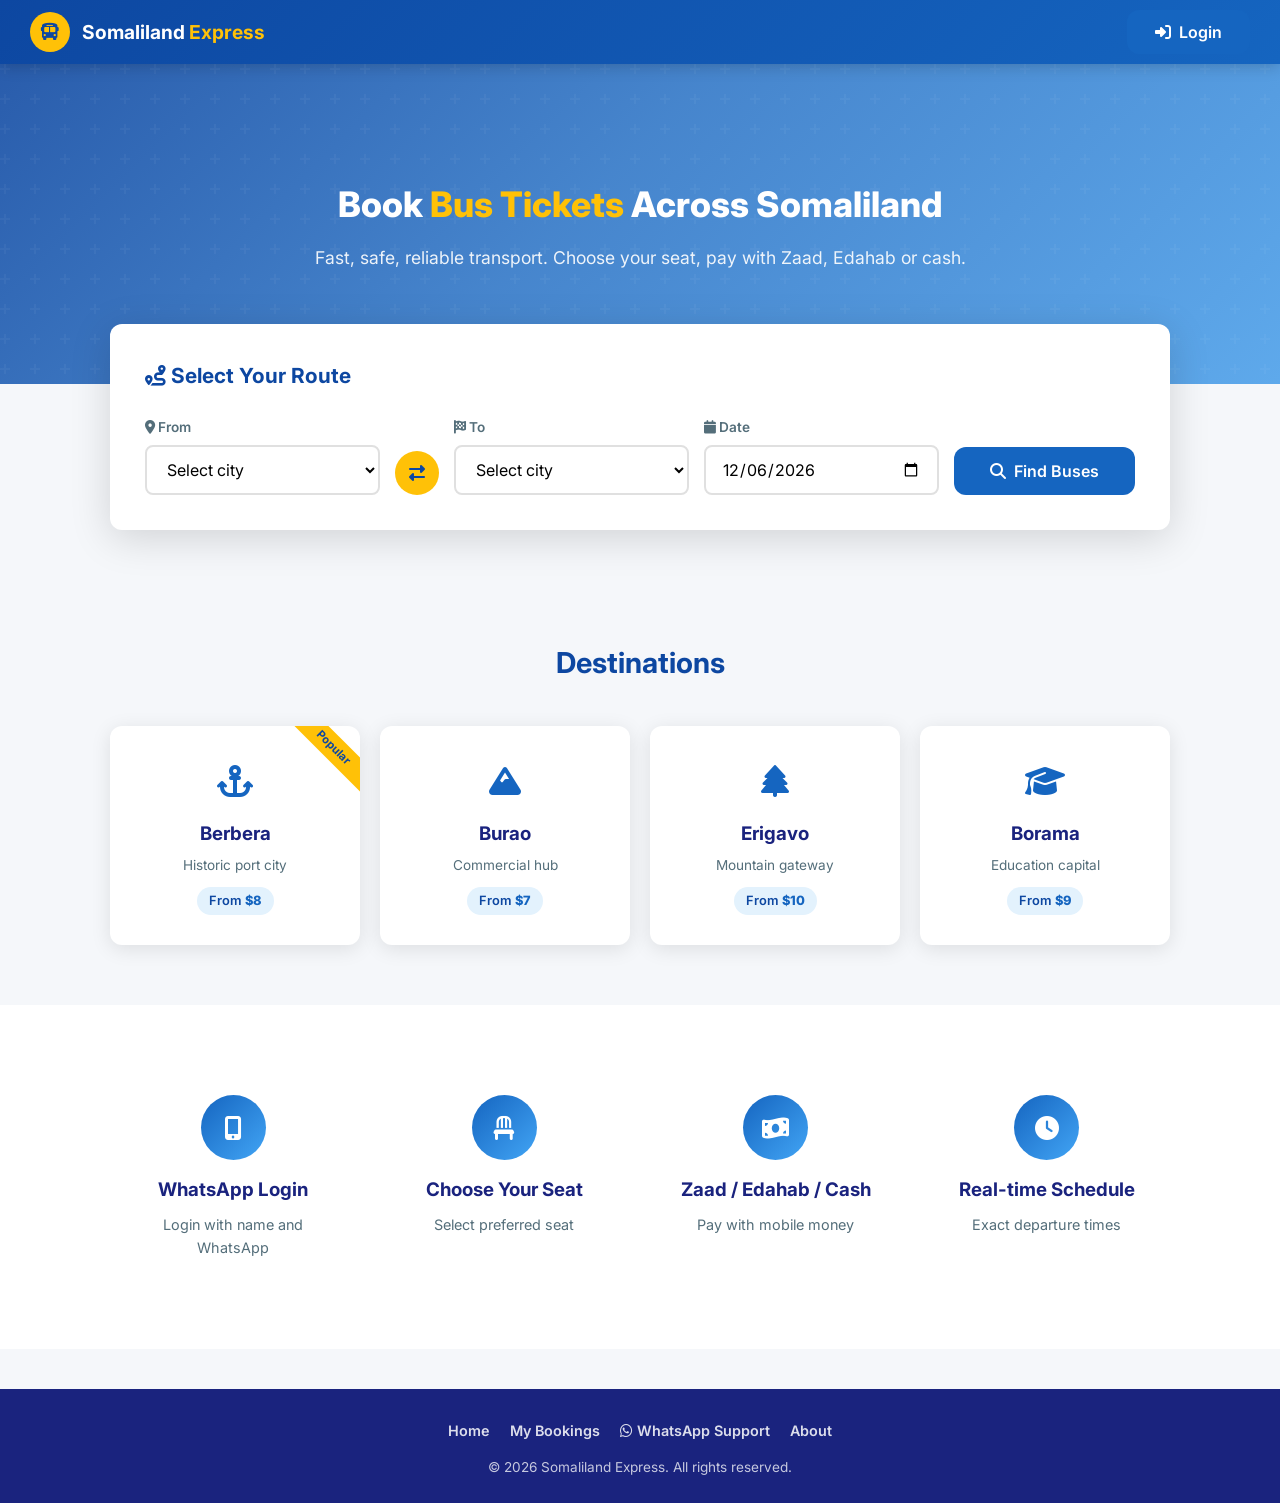
==== commit b3223890: "Only show welcome sign-in when searching a route - Do not auto-open login modal on home load - Find " ====
--- a/docs/index.html
+++ b/docs/index.html
@@ -65,6 +65,10 @@
 <div class="page-content"><div class="container">
 <a href="#home" class="back-link"><i class="fas fa-arrow-left"></i> Change Route</a>
 <div class="route-banner"><h2><i class="fas fa-route"></i> <span id="routeLabel">Loading...</span></h2><span class="date-label" id="dateLabel"></span></div>
+<div class="finding-routes" id="findingRoutes" style="display:none" aria-live="polite">
+<i class="fas fa-spinner fa-spin"></i>
+<div class="finding-text"><strong id="findingTitle">Finding buses...</strong><span id="findingSub">Searching selected route</span></div>
+</div>
 <div class="bus-list" id="busList"><div class="skeleton-card"><div class="skeleton skeleton-icon"></div><div class="skeleton-lines"><div class="skeleton skeleton-line w60"></div><div class="skeleton skeleton-line w80"></div><div class="skeleton skeleton-line w40"></div></div><div class="skeleton skeleton-price"></div></div><div class="skeleton-card"><div class="skeleton skeleton-icon"></div><div class="skeleton-lines"><div class="skeleton skeleton-line w60"></div><div class="skeleton skeleton-line w80"></div><div class="skeleton skeleton-line w40"></div></div><div class="skeleton skeleton-price"></div></div><div class="skeleton-card"><div class="skeleton skeleton-icon"></div><div class="skeleton-lines"><div class="skeleton skeleton-line w60"></div><div class="skeleton skeleton-line w80"></div><div class="skeleton skeleton-line w40"></div></div><div class="skeleton skeleton-price"></div></div></div>
 <div class="no-buses" id="noBuses" style="display:none"><i class="fas fa-bus-slash"></i><h3>No buses found</h3><p>No buses for this route.</p><a href="#home" class="btn btn-primary">Try Another Date</a></div>
 </div></div>
@@ -187,17 +191,43 @@
 </div>
 
 <div class="profile-side">
-<!-- Menu List -->
-<div class="menu-section-mobile">
+<!-- Account Menu -->
+<div class="menu-section-mobile account-section">
+<div class="account-section-header">
 <h3 class="section-label">Account</h3>
-<div class="menu-list-mobile">
-<a href="#bookings" class="menu-item-mobile"><div class="menu-icon" style="background:#E3F2FD;color:#1565C0"><i class="fas fa-ticket-alt"></i></div><div class="menu-text"><span>My Bookings</span><small>View all bus trips</small></div><i class="fas fa-chevron-right menu-arrow"></i></a>
-<a href="#taxi" class="menu-item-mobile"><div class="menu-icon" style="background:#FFF3E0;color:#E65100"><i class="fas fa-taxi"></i></div><div class="menu-text"><span>Book Taxi</span><small>Ride anywhere in city</small></div><i class="fas fa-chevron-right menu-arrow"></i></a>
-<a href="#delivery" class="menu-item-mobile"><div class="menu-icon" style="background:#E8F5E9;color:#2E7D32"><i class="fas fa-motorcycle"></i></div><div class="menu-text"><span>Send Delivery</span><small>Motorbike package delivery</small></div><i class="fas fa-chevron-right menu-arrow"></i></a>
-<a href="https://wa.me/252634251661" target="_blank" rel="noopener" class="menu-item-mobile"><div class="menu-icon" style="background:#E3F2FD;color:#1565C0"><i class="fas fa-headset"></i></div><div class="menu-text"><span>Help &amp; Support</span><small>Contact us on WhatsApp</small></div><i class="fas fa-chevron-right menu-arrow"></i></a>
-<button type="button" class="menu-item-mobile menu-item-btn" onclick="openEditProfile()"><div class="menu-icon" style="background:#F3E5F5;color:#6A1B9A"><i class="fas fa-user-edit"></i></div><div class="menu-text"><span>Edit Profile</span><small>Update name or WhatsApp</small></div><i class="fas fa-chevron-right menu-arrow"></i></button>
-<div class="menu-item-mobile"><div class="menu-icon" style="background:#ECEFF1;color:#546E7A"><i class="fas fa-info-circle"></i></div><div class="menu-text"><span>About</span><small>Somaliland Express v1.0</small></div><i class="fas fa-chevron-right menu-arrow"></i></div>
-<button type="button" class="menu-item-mobile menu-item-btn menu-item-danger" onclick="doLogout()"><div class="menu-icon" style="background:#FFEBEE;color:#C62828"><i class="fas fa-sign-out-alt"></i></div><div class="menu-text"><span>Log Out</span><small>Sign out of this device</small></div><i class="fas fa-chevron-right menu-arrow"></i></button>
+<button type="button" class="account-logout" onclick="doLogout()" title="Log out"><i class="fas fa-sign-out-alt"></i></button>
+</div>
+<div class="menu-list-mobile account-menu">
+<a href="#bookings" class="menu-item-mobile">
+<div class="menu-icon" style="background:#E3F2FD;color:#1565C0"><i class="fas fa-ticket-alt"></i></div>
+<div class="menu-text"><span>My Bookings</span><small>View all bus trips</small></div>
+<i class="fas fa-chevron-right menu-arrow"></i>
+</a>
+<a href="#taxi" class="menu-item-mobile">
+<div class="menu-icon" style="background:#FFF3E0;color:#E65100"><i class="fas fa-taxi"></i></div>
+<div class="menu-text"><span>Book Taxi</span><small>Ride anywhere in city</small></div>
+<i class="fas fa-chevron-right menu-arrow"></i>
+</a>
+<a href="#delivery" class="menu-item-mobile">
+<div class="menu-icon" style="background:#E8F5E9;color:#2E7D32"><i class="fas fa-motorcycle"></i></div>
+<div class="menu-text"><span>Send Delivery</span><small>Motorbike package delivery</small></div>
+<i class="fas fa-chevron-right menu-arrow"></i>
+</a>
+<div class="account-menu-divider" role="separator"></div>
+<a href="https://wa.me/252634251661" target="_blank" rel="noopener" class="menu-item-mobile">
+<div class="menu-icon" style="background:#E7F8EF;color:#128C7E"><i class="fab fa-whatsapp"></i></div>
+<div class="menu-text"><span>Help &amp; Support</span><small>Contact us on WhatsApp</small></div>
+<i class="fas fa-chevron-right menu-arrow"></i>
+</a>
+<button type="button" class="menu-item-mobile menu-item-btn" onclick="openEditProfile()">
+<div class="menu-icon" style="background:#F3E5F5;color:#6A1B9A"><i class="fas fa-user-edit"></i></div>
+<div class="menu-text"><span>Edit Profile</span><small>Update name or WhatsApp</small></div>
+<i class="fas fa-chevron-right menu-arrow"></i>
+</button>
+<div class="menu-item-mobile menu-item-static">
+<div class="menu-icon" style="background:#ECEFF1;color:#546E7A"><i class="fas fa-info-circle"></i></div>
+<div class="menu-text"><span>About</span><small>Somaliland Express v1.0</small></div>
+</div>
 </div>
 </div>
 </div>
@@ -445,11 +475,11 @@
   return true;
 }
 function router(){
-  var h=location.hash.replace('#','').split('?')[0]||'home';
-  var page=h.split('?')[0];
+  var full=location.hash.replace('#','')||'home';
+  var page=full.split('?')[0]||'home';
   var publicPages=['home','verify'];
   if(publicPages.indexOf(page)===-1&&!getUser()){
-    localStorage.setItem('se_login_redirect',h);openLoginModal();showPage('home');loadCities();return;
+    localStorage.setItem('se_login_redirect',full);openLoginModal();showPage('home');loadCities();return;
   }
   showPage(page);checkLogin();
   if(page==='home')loadCities();
@@ -466,8 +496,6 @@
 window.addEventListener('hashchange',function(){closeSeatModal();closePaymentModal();closeRouteModal();if(typeof closeEditProfile==='function')closeEditProfile();router()});
 window.addEventListener('load',function(){
   if(!location.hash)location.hash='home';
-  var u=getUser();
-  if(!u){openLoginModal()}
   router();checkLogin();
 });
 document.getElementById('seatModal').addEventListener('click',function(e){if(e.target===this)closeSeatModal()});
--- a/docs/static/css/style.css
+++ b/docs/static/css/style.css
@@ -629,6 +629,39 @@
 .date-label { background: var(--accent); color: var(--primary-dark); padding: 5px 15px; border-radius: 20px; font-weight: 600; font-size: 0.85rem; }
 
 /* ===== BUS LIST ===== */
+.finding-routes {
+    display: none;
+    align-items: center;
+    gap: 14px;
+    background: white;
+    border-radius: var(--radius);
+    padding: 18px 20px;
+    margin-bottom: 18px;
+    box-shadow: var(--shadow);
+    border-left: 5px solid var(--primary);
+}
+.finding-routes > i {
+    font-size: 1.6rem;
+    color: var(--primary);
+    width: 28px;
+    text-align: center;
+    flex-shrink: 0;
+}
+.finding-text {
+    display: flex;
+    flex-direction: column;
+    gap: 3px;
+    min-width: 0;
+}
+.finding-text strong {
+    color: var(--dark);
+    font-size: 1rem;
+    font-weight: 700;
+}
+.finding-text span {
+    color: var(--gray);
+    font-size: 0.85rem;
+}
 .bus-list { display: flex; flex-direction: column; gap: 15px; }
 .bus-card {
     background: white;
@@ -1741,6 +1774,65 @@
 .menu-text span { display: block; font-weight: 600; font-size: 0.9rem; }
 .menu-text small { display: block; color: var(--gray); font-size: 0.75rem; margin-top: 2px; }
 .menu-arrow { color: #CCC; font-size: 0.8rem; }
+
+/* Account menu redesign */
+.account-section {
+    background: white;
+    border-radius: var(--radius);
+    box-shadow: 0 2px 8px rgba(0,0,0,0.06);
+    overflow: hidden;
+}
+.account-section-header {
+    display: flex;
+    align-items: center;
+    justify-content: space-between;
+    gap: 12px;
+    padding: 18px 18px 0;
+}
+.account-section-header .section-label {
+    margin-bottom: 0;
+    font-size: 0.95rem;
+    font-weight: 700;
+    color: var(--dark);
+}
+.account-logout {
+    width: 36px;
+    height: 36px;
+    border-radius: 10px;
+    border: 1px solid #FDECEC;
+    background: #FFF5F5;
+    color: #C62828;
+    display: inline-flex;
+    align-items: center;
+    justify-content: center;
+    cursor: pointer;
+    transition: var(--transition);
+}
+.account-logout:hover { background: #FFEBEE; }
+.account-menu {
+    margin-top: 12px;
+    box-shadow: none;
+    border-radius: 0;
+    background: transparent;
+}
+.account-menu .menu-item-mobile {
+    gap: 14px;
+    padding: 14px 18px;
+    border-bottom: none;
+}
+.account-menu .menu-item-mobile:hover { background: #F7FAFC; }
+.account-menu .menu-item-static { cursor: default; }
+.account-menu .menu-item-static:hover { background: transparent; }
+.account-menu-divider {
+    height: 1px;
+    margin: 6px 18px;
+    background: linear-gradient(90deg, #EEF2F7, #E4E9F0, #EEF2F7);
+}
+.account-menu .menu-icon {
+    box-shadow: inset 0 0 0 1px rgba(0,0,0,0.04);
+}
+.account-menu .menu-text span { font-weight: 650; letter-spacing: -0.01em; }
+.account-menu .menu-text small { color: #7A869A; }
 
 /* Recent activity */
 .recent-activity {
@@ -1847,6 +1939,10 @@
     .menu-item-mobile { padding: 18px 20px; }
     .menu-text span { font-size: 0.95rem; }
     .section-label { font-size: 0.88rem; margin-bottom: 14px; }
+    .account-section-header { padding: 20px 22px 0; }
+    .account-section-header .section-label { font-size: 1rem; margin-bottom: 0; }
+    .account-menu .menu-item-mobile { padding: 16px 22px; }
+    .account-menu-divider { margin: 8px 22px; }
     .recent-item { padding: 16px 18px; }
 }
 
@@ -2083,6 +2179,10 @@
     .menu-icon { width: 38px; height: 38px; font-size: 0.9rem; }
     .menu-text span { font-size: 0.85rem; }
     .menu-text small { font-size: 0.7rem; }
+    .account-section-header { padding: 16px 14px 0; }
+    .account-menu .menu-item-mobile { padding: 13px 14px; }
+    .account-menu-divider { margin: 4px 14px; }
+    .account-logout { width: 32px; height: 32px; border-radius: 9px; font-size: 0.85rem; }
     .bottom-nav { padding: 6px 0; }
     .bottom-nav-item { font-size: 0.6rem; padding: 3px 10px; }
     .bottom-nav-item i { font-size: 1rem; }
